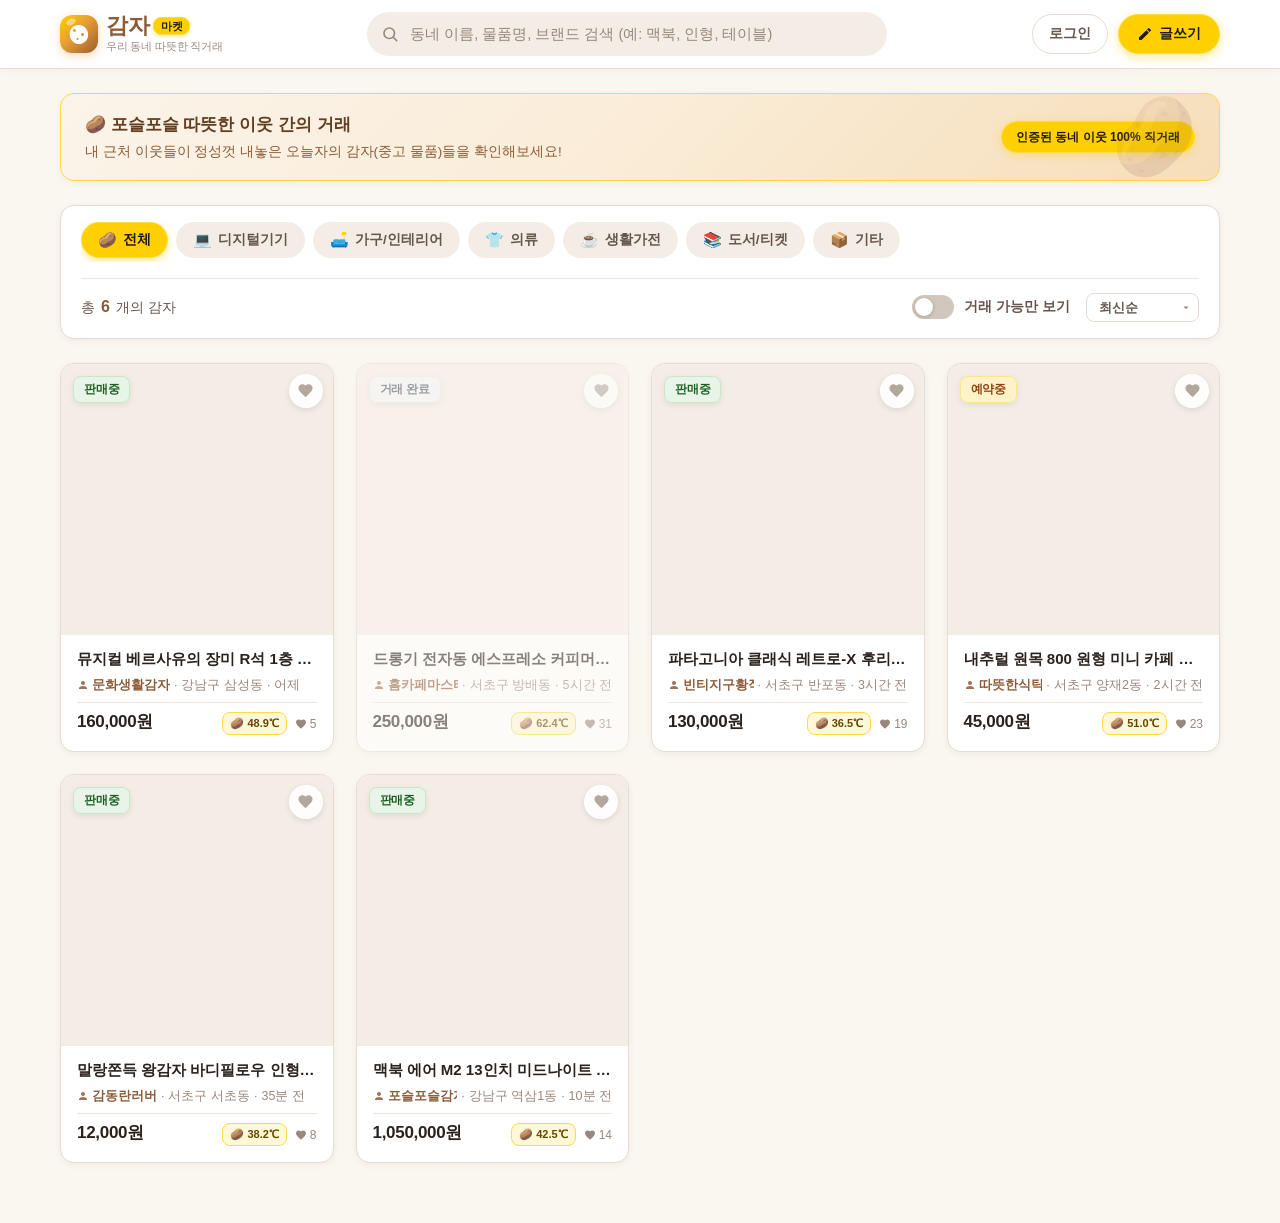
==== index.html @ ae0540b9 "feat: 감자(Gamza) 마켓 초기 프로젝트 구성 및 Supabase 연동" ====
<!DOCTYPE html>
<html lang="ko">
<head>
  <meta charset="UTF-8">
  <meta name="viewport" content="width=device-width, initial-scale=1.0, maximum-scale=1.0, user-scalable=no">
  <title>감자(Gamza) - 우리 동네 따뜻한 중고 거래</title>

  <!-- 파비콘 및 메타 -->
  <link rel="icon" href="data:image/svg+xml,<svg xmlns='http://www.w3.org/2000/svg' viewBox='0 0 100 100'><text y='.9em' font-size='90'>🥔</text></svg>">
  <meta name="description" content="포슬포슬 따뜻한 이웃 간의 중고 거래 마켓 감자(Gamza)">

  <!-- Google Pretendard Font CDN -->
  <link rel="stylesheet" as="style" crossorigin href="https://cdn.jsdelivr.net/gh/orioncactus/pretendard@v1.3.9/dist/web/static/pretendard.min.css">

  <!-- 스타일시트 연결 -->
  <link rel="stylesheet" href="./shared/design_tokens.css">
  <link rel="stylesheet" href="./shared/auth.css">
  <link rel="stylesheet" href="./components/screen1_list.css">
  <link rel="stylesheet" href="./components/screen2_detail.css">
  <link rel="stylesheet" href="./components/screen3_write.css">
  <link rel="stylesheet" href="./style.css">
</head>
<body>

  <!-- =========================================================================
       [화면 1] 상품 목록 및 상단 헤더 / 필터 컨트롤
       ========================================================================= -->
  <div id="screen1-root" class="gamza-screen1">
    
    <!-- 1. 상단 글로벌 헤더 -->
    <header class="gamza-header">
      <div class="header-container">
        
        <!-- 브랜드 로고 -->
        <a href="javascript:void(0)" class="brand-logo" id="brand-logo" title="감자마켓 홈으로 이동">
          <div class="logo-icon-wrap">
            <svg class="logo-potato-svg" viewBox="0 0 24 24">
              <path d="M18.8 6.5c-1.5-2.2-4.2-3.5-7.1-3.5-4.2 0-7.7 2.6-8.7 6.6-.7 2.8-.2 5.7 1.3 8.1 1.6 2.6 4.4 4.3 7.5 4.3 3.6 0 7-2.1 8.5-5.3 1.2-2.5 1.1-5.6-.2-8.2zM7.5 10c-.8 0-1.5-.7-1.5-1.5S6.7 7 7.5 7s1.5.7 1.5 1.5S8.3 10 7.5 10zm8 4c-.8 0-1.5-.7-1.5-1.5s.7-1.5 1.5-1.5 1.5.7 1.5 1.5-.7 1.5-1.5 1.5zm-5 4c-.6 0-1-.4-1-1s.4-1 1-1 1 .4 1 1-.4 1-1 1z"/>
            </svg>
          </div>
          <div class="logo-text-group">
            <div class="logo-title">
              감자 <span class="tag">마켓</span>
            </div>
            <div class="logo-sub">우리 동네 따뜻한 직거래</div>
          </div>
        </a>

        <!-- 검색창 -->
        <div class="search-wrapper">
          <input 
            type="search" 
            id="search-input" 
            class="search-input-box" 
            placeholder="동네 이름, 물품명, 브랜드 검색 (예: 맥북, 인형, 테이블)" 
            autocomplete="off"
            aria-label="상품 검색"
          />
          <svg class="search-icon-svg" viewBox="0 0 24 24">
            <circle cx="11" cy="11" r="7"></circle>
            <line x1="21" y1="21" x2="16.65" y2="16.65"></line>
          </svg>
          <button type="button" id="search-clear-btn" class="search-clear-btn" aria-label="검색어 지우기" title="검색어 지우기">×</button>
        </div>

        <!-- 헤더 액션 버튼: [로그인] / [닉네임 + 로그아웃], [글쓰기] -->
        <div class="header-actions">
          <!-- 1) 로그인 전 (로그아웃 상태): [로그인] 버튼만 표시 (Req 2) -->
          <div id="auth-logged-out" class="auth-header-group">
            <button type="button" id="btn-login" class="btn-login" aria-label="감자마켓 로그인">
              로그인
            </button>
          </div>

          <!-- 2) 로그인 후: [로그인] 숨김, [닉네임]과 [로그아웃] 버튼만 표시 (Req 2) -->
          <div id="auth-logged-in" class="auth-header-group hidden">
            <div class="header-user-badge" id="header-user-badge" title="내 감자 프로필">
              <span class="header-user-potato">🥔</span>
              <span class="header-user-nickname" id="header-user-nickname">내 닉네임</span>
              <span class="header-user-temp" id="header-user-temp">36.5℃</span>
            </div>
            <button type="button" id="btn-logout" class="btn-logout" aria-label="로그아웃" title="로그아웃">
              로그아웃
            </button>
          </div>
          
          <!-- 3) 글쓰기 버튼 -->
          <button type="button" id="btn-write" class="btn-write" aria-label="내 물건 팔기 글쓰기">
            <svg viewBox="0 0 24 24">
              <path d="M3 17.25V21h3.75L17.81 9.94l-3.75-3.75L3 17.25zM20.71 7.04c.39-.39.39-1.02 0-1.41l-2.34-2.34c-.39-.39-1.02-.39-1.41 0l-1.83 1.83 3.75 3.75 1.83-1.83z"/>
            </svg>
            <span>글쓰기</span>
          </button>
        </div>

      </div>
    </header>

    <!-- 2. 메인 컨텐츠 영역 -->
    <main class="gamza-main">
      
      <!-- 환영 이웃 배너 -->
      <section class="warm-banner" aria-label="감자마켓 이웃 환영 배너">
        <div class="warm-banner-content">
          <h2>🥔 포슬포슬 따뜻한 이웃 간의 거래</h2>
          <p>내 근처 이웃들이 정성껏 내놓은 오늘자의 감자(중고 물품)들을 확인해보세요!</p>
        </div>
        <div class="banner-badge">
          인증된 동네 이웃 100% 직거래
        </div>
      </section>

      <!-- 필터 & 컨트롤 섹션 -->
      <section class="controls-card" aria-label="상품 카테고리 및 필터">
        
        <!-- 카테고리 탭 바 -->
        <div class="category-bar-wrapper">
          <div class="category-scroll-container" role="tablist" aria-label="카테고리 선택">
            <button type="button" class="category-pill active" data-category="전체" role="tab" aria-selected="true">
              <span class="cat-icon">🥔</span> 전체
            </button>
            <button type="button" class="category-pill" data-category="디지털기기" role="tab" aria-selected="false">
              <span class="cat-icon">💻</span> 디지털기기
            </button>
            <button type="button" class="category-pill" data-category="가구/인테리어" role="tab" aria-selected="false">
              <span class="cat-icon">🛋️</span> 가구/인테리어
            </button>
            <button type="button" class="category-pill" data-category="의류" role="tab" aria-selected="false">
              <span class="cat-icon">👕</span> 의류
            </button>
            <button type="button" class="category-pill" data-category="생활가전" role="tab" aria-selected="false">
              <span class="cat-icon">☕</span> 생활가전
            </button>
            <button type="button" class="category-pill" data-category="도서/티켓" role="tab" aria-selected="false">
              <span class="cat-icon">📚</span> 도서/티켓
            </button>
            <button type="button" class="category-pill" data-category="기타" role="tab" aria-selected="false">
              <span class="cat-icon">📦</span> 기타
            </button>
          </div>
        </div>

        <!-- 필터 메타 바: 수량, '거래 가능한 보기' 토글, 정렬 -->
        <div class="filter-meta-bar">
          
          <div class="meta-count-area">
            총 <strong id="product-count-number">6</strong>개의 감자
            <span id="active-filter-tags"></span>
          </div>

          <div class="meta-controls-right">
            <!-- '거래 가능만 보기' Toggle Switch -->
            <label class="toggle-available-label" for="toggle-available">
              <input type="checkbox" id="toggle-available" class="toggle-switch-input" />
              <span class="toggle-slider"></span>
              <span>거래 가능만 보기</span>
            </label>

            <!-- 정렬 셀렉트 박스 -->
            <div class="sort-select-wrapper">
              <select id="sort-select" class="sort-select" aria-label="상품 정렬 순서">
                <option value="latest">최신순</option>
                <option value="popular">인기순</option>
                <option value="price-asc">낮은 가격순</option>
                <option value="price-desc">높은 가격순</option>
              </select>
            </div>
          </div>

        </div>

      </section>

      <!-- 3. 상품 카드 그리드 (6개 가짜 상품 렌더링) -->
      <section class="product-grid" id="product-grid" aria-label="상품 목록 그리드">
        <!-- JS로 동적 렌더링 -->
      </section>

      <!-- 4. 결과 없음 빈 화면 (Empty State) -->
      <div class="empty-state-card" id="empty-state" style="display: none;">
        <div class="empty-potato-icon">🥔</div>
        <h3 class="empty-state-title">찾으시는 감자가 없어요!</h3>
        <p class="empty-state-desc">
          검색어 철자를 확인해보시거나, 활성화된 필터를 초기화하여 다른 동네 물품들을 둘러보세요.
        </p>
        <button type="button" class="btn-reset-filters" id="btn-reset-empty">
          필터 초기화
        </button>
      </div>

    </main>

  </div>


  <!-- =========================================================================
       [인증 모달] 로그인 & 회원가입 - #gamza-auth-modal (Req 1, Req 2, Req 3)
       ========================================================================= -->
  <div id="gamza-auth-modal" class="gamza-modal-overlay" aria-hidden="true" role="dialog" aria-modal="true" aria-labelledby="auth-modal-title">
    <div class="gamza-modal-backdrop" id="auth-modal-backdrop"></div>
    <div class="gamza-auth-dialog">
      <!-- 닫기 버튼 (X) -->
      <button type="button" class="gamza-modal-close-btn" id="btn-close-auth-modal" aria-label="로그인 팝업 닫기" title="닫기 (ESC)">
        <svg viewBox="0 0 24 24" fill="none" stroke="currentColor" stroke-width="2.5" stroke-linecap="round" stroke-linejoin="round">
          <line x1="18" y1="6" x2="6" y2="18"></line>
          <line x1="6" y1="6" x2="18" y2="18"></line>
        </svg>
      </button>

      <!-- 헤더 -->
      <div class="auth-header">
        <div class="auth-logo-badge">🥔</div>
        <h2 id="auth-modal-title" class="auth-title">감자마켓 로그인</h2>
        <p class="auth-sub" id="auth-sub-desc">포슬포슬 따뜻한 이웃과의 거래를 시작해보세요!</p>
      </div>

      <!-- 탭 바: [로그인] / [회원가입] -->
      <div class="auth-tabs" role="tablist">
        <button type="button" class="auth-tab-btn active" id="tab-btn-signin" role="tab" aria-selected="true">로그인</button>
        <button type="button" class="auth-tab-btn" id="tab-btn-signup" role="tab" aria-selected="false">회원가입</button>
      </div>

      <!-- 폼 -->
      <form id="gamza-auth-form" class="auth-form" novalidate>
        <!-- 에러/안내 메시지 알림 박스 -->
        <div id="auth-alert-box" class="auth-alert-box hidden" role="alert"></div>

        <!-- 닉네임 (회원가입 시 필수 표시) -->
        <div class="auth-field-group hidden" id="field-group-nickname">
          <label for="auth-nickname" class="auth-label">
            <span>닉네임</span> <span class="required-star">*</span>
          </label>
          <div class="auth-input-wrap">
            <input type="text" id="auth-nickname" class="auth-input" placeholder="멋진 감자 닉네임 (예: 포슬포슬감자)" maxlength="20" />
            <button type="button" id="btn-random-nickname" class="btn-input-addon" title="감자 닉네임 추천받기">🎲 추천</button>
          </div>
          <span class="auth-field-desc">이웃에게 보여질 활동 이름입니다. (2~20자)</span>
        </div>

        <!-- 활동 동네 (회원가입 시 표시) -->
        <div class="auth-field-group hidden" id="field-group-location">
          <label for="auth-location" class="auth-label">
            <span>활동 동네</span>
          </label>
          <div class="auth-input-wrap">
            <input type="text" id="auth-location" class="auth-input" placeholder="예: 강남구 역삼1동" value="강남구 역삼1동" maxlength="30" />
          </div>
        </div>

        <!-- 이메일 주소 -->
        <div class="auth-field-group">
          <label for="auth-email" class="auth-label">
            <span>이메일 주소</span> <span class="required-star">*</span>
          </label>
          <div class="auth-input-wrap">
            <input type="email" id="auth-email" class="auth-input" placeholder="potato@example.com" required autocomplete="email" />
          </div>
        </div>

        <!-- 비밀번호 -->
        <div class="auth-field-group">
          <label for="auth-password" class="auth-label">
            <span>비밀번호</span> <span class="required-star">*</span>
          </label>
          <div class="auth-input-wrap">
            <input type="password" id="auth-password" class="auth-input" placeholder="6자리 이상 입력해주세요" required minlength="6" autocomplete="current-password" />
            <button type="button" id="btn-toggle-password" class="btn-input-addon" aria-label="비밀번호 보기">👁️</button>
          </div>
        </div>

        <!-- 제출 버튼 -->
        <button type="submit" id="btn-auth-submit" class="btn-auth-submit">
          <span class="btn-text">로그인하기</span>
        </button>

        <!-- 하단 전환 링크 -->
        <div class="auth-footer-link">
          <span id="auth-switch-text">아직 감자 계정이 없으신가요?</span>
          <button type="button" id="btn-switch-auth-mode" class="btn-text-link">회원가입하기</button>
        </div>
      </form>
    </div>
  </div>

  <!-- =========================================================================
       [화면 2] 상세 팝업 (모달) - #gamza-detail-modal
       ========================================================================= -->
  <div id="gamza-detail-modal" class="gamza-modal-backdrop" role="dialog" aria-modal="true" aria-labelledby="gamza-modal-title">
    <div class="gamza-modal-dialog">
      <!-- 모바일 바텀 시트 드래그 핸들 -->
      <div class="gamza-modal-sheet-handle" aria-hidden="true"></div>

      <!-- 닫기 버튼 (X) -->
      <button type="button" class="gamza-modal-close-btn" id="gamza-modal-close-btn" aria-label="상세 팝업 닫기" title="닫기 (ESC)">
        <svg viewBox="0 0 24 24" fill="none" stroke="currentColor" stroke-width="2.5" stroke-linecap="round" stroke-linejoin="round">
          <line x1="18" y1="6" x2="6" y2="18"></line>
          <line x1="6" y1="6" x2="18" y2="18"></line>
        </svg>
      </button>

      <!-- 스크롤 가능한 본문 영역 -->
      <div class="gamza-modal-scrollable">
        <!-- 상단 절반: 대형 상품 이미지 -->
        <div class="gamza-detail-image-box">
          <img id="gamza-detail-img" src="" alt="상품 이미지" loading="eager" />
          <div class="gamza-detail-image-overlay"></div>
        </div>

        <!-- 본문 정보 영역 (순서: 상태, 카테고리, 상품명, 위치/시간, 가격, 설명) -->
        <div class="gamza-detail-info-wrap">
          <!-- 1) 판매 상태 태그 & 2) 카테고리 -->
          <div class="gamza-detail-tag-row">
            <span id="gamza-badge-status" class="gamza-badge-status status-selling">판매중</span>
            <span id="gamza-badge-category" class="gamza-badge-category">카테고리</span>
          </div>

          <!-- 3) 상품명 -->
          <h2 id="gamza-modal-title" class="gamza-detail-title">상품 제목</h2>

          <!-- 4) 판매위치 및 업로드 시간 -->
          <div class="gamza-detail-meta">
            <span id="gamza-meta-location" class="gamza-detail-meta-location">
              <svg width="14" height="14" viewBox="0 0 24 24" fill="none" stroke="currentColor" stroke-width="2" stroke-linecap="round" stroke-linejoin="round">
                <path d="M21 10c0 7-9 13-9 13s-9-6-9-13a9 9 0 0 1 18 0z"></path>
                <circle cx="12" cy="10" r="3"></circle>
              </svg>
              <span id="gamza-meta-location-text">위치 정보</span>
            </span>
            <span class="gamza-detail-meta-dot">·</span>
            <span id="gamza-meta-time">시간 정보</span>
          </div>

          <!-- 5) 가격 -->
          <div class="gamza-detail-price-box">
            <span id="gamza-detail-price" class="gamza-detail-price">0원</span>
          </div>

          <!-- 작성자 전용 판매 상태 선택 바 (요구사항 1) -->
          <div id="gamza-owner-status-box" class="gamza-owner-status-box hidden">
            <div class="owner-status-header">
              <span class="owner-status-label">🥔 내 게시글 판매 상태 설정</span>
              <span class="owner-status-guide">클릭 시 즉시 상태가 저장됩니다</span>
            </div>
            <div class="owner-status-btn-group" role="group" aria-label="판매 상태 선택">
              <button type="button" class="btn-owner-status" data-status="판매중">
                <span class="status-dot dot-sale"></span> 판매중
              </button>
              <button type="button" class="btn-owner-status" data-status="예약중">
                <span class="status-dot dot-reserved"></span> 예약중
              </button>
              <button type="button" class="btn-owner-status" data-status="거래 완료">
                <span class="status-dot dot-sold"></span> 거래 완료
              </button>
            </div>
          </div>

          <div class="gamza-detail-divider" aria-hidden="true"></div>

          <!-- 6) 상품 설명 -->
          <div id="gamza-detail-description" class="gamza-detail-description">
            상품 설명 텍스트
          </div>

          <!-- 판매자 정보 카드 영역 (프로필, 닉네임, 지역, 포슬지수 감자온도) -->
          <div class="gamza-seller-card">
            <div class="gamza-seller-header">
              <div class="gamza-seller-profile-group">
                <div class="gamza-seller-avatar-wrap">
                  <img id="gamza-seller-avatar" src="" alt="판매자 프로필" />
                </div>
                <div class="gamza-seller-info-text">
                  <span id="gamza-seller-name" class="gamza-seller-name">판매자명</span>
                  <span id="gamza-seller-location" class="gamza-seller-location">동네 정보</span>
                </div>
              </div>

              <!-- 포슬 지수 / 감자 온도 게이지 바 -->
              <div class="gamza-potato-temp-box">
                <div class="gamza-temp-value-row">
                  <span class="gamza-temp-label">포슬 지수</span>
                  <span id="gamza-potato-degree" class="gamza-temp-degree">36.5℃</span>
                  <span class="gamza-temp-potato-icon" aria-hidden="true">🥔</span>
                </div>
                <div class="gamza-temp-gauge-track" title="감자 온도 게이지">
                  <div id="gamza-potato-gauge-fill" class="gamza-temp-gauge-fill"></div>
                </div>
                <div id="gamza-potato-remark" class="gamza-temp-remark">훈훈하고 따뜻한 감자</div>
              </div>
            </div>
          </div>

        </div>
      </div>

      <!-- 맨 아래 고정 액션 버튼 바: 일반 방문자용 / 작성자 전용(수정/삭제) 분기 -->
      <div class="gamza-modal-action-bar">
        <!-- 1) 일반 방문자용 (관심 추가, 채팅 시작하기) -->
        <div id="gamza-buyer-action-group" class="gamza-buyer-action-group">
          <button type="button" id="gamza-btn-like" class="gamza-btn-like" aria-label="관심 상품에 추가">
            <svg class="gamza-btn-like-icon" viewBox="0 0 24 24" stroke-linecap="round" stroke-linejoin="round">
              <path d="M20.84 4.61a5.5 5.5 0 0 0-7.78 0L12 5.67l-1.06-1.06a5.5 5.5 0 0 0-7.78 7.78l1.06 1.06L12 21.23l7.78-7.78 1.06-1.06a5.5 5.5 0 0 0 0-7.78z"></path>
            </svg>
            <span id="gamza-btn-like-count" class="gamza-btn-like-count">0</span>
          </button>

          <button type="button" id="gamza-btn-chat-cta" class="gamza-btn-chat-cta">
            <svg viewBox="0 0 24 24" fill="none" stroke="currentColor" stroke-width="2.2" stroke-linecap="round" stroke-linejoin="round">
              <path d="M21 15a2 2 0 0 1-2 2H7l-4 4V5a2 2 0 0 1 2-2h14a2 2 0 0 1 2 2z"></path>
            </svg>
            <span>채팅 시작하기</span>
          </button>
        </div>

        <!-- 2) 작성자 전용 (수정 / 삭제) (요구사항 1) -->
        <div id="gamza-owner-action-group" class="gamza-owner-action-group hidden">
          <button type="button" id="gamza-btn-delete-post" class="gamza-btn-owner-delete" title="게시글 삭제">
            <svg viewBox="0 0 24 24" width="18" height="18" fill="none" stroke="currentColor" stroke-width="2" stroke-linecap="round" stroke-linejoin="round">
              <polyline points="3 6 5 6 21 6"></polyline>
              <path d="M19 6v14a2 2 0 0 1-2 2H7a2 2 0 0 1-2-2V6m3 0V4a2 2 0 0 1 2-2h4a2 2 0 0 1 2 2v2"></path>
              <line x1="10" y1="11" x2="10" y2="17"></line>
              <line x1="14" y1="11" x2="14" y2="17"></line>
            </svg>
            <span>삭제</span>
          </button>
          <button type="button" id="gamza-btn-edit-post" class="gamza-btn-owner-edit" title="게시글 수정">
            <svg viewBox="0 0 24 24" width="18" height="18" fill="none" stroke="currentColor" stroke-width="2" stroke-linecap="round" stroke-linejoin="round">
              <path d="M11 4H4a2 2 0 0 0-2 2v14a2 2 0 0 0 2 2h14a2 2 0 0 0 2-2v-7"></path>
              <path d="M18.5 2.5a2.121 2.121 0 0 1 3 3L12 15l-4 1 1-4 9.5-9.5z"></path>
            </svg>
            <span>수정하기</span>
          </button>
        </div>
      </div>

    </div>
  </div>


  <!-- =========================================================================
       [화면 3] 글쓰기 (모달) - #gamza-write-modal
       ========================================================================= -->
  <div id="gamza-write-modal" class="gamza-modal-overlay" aria-hidden="true" role="dialog" aria-modal="true" aria-labelledby="gamza-write-modal-title">
    <!-- 모달 백드롭 배경 (클릭 시 닫기) -->
    <div class="gamza-modal-backdrop" data-close-modal></div>

    <div class="gamza-modal-container">
      <!-- 1. 헤더 영역 -->
      <header class="gamza-modal-header">
        <div class="header-left">
          <h2 id="gamza-write-modal-title" class="gamza-modal-title">내 물건 팔기</h2>
        </div>
        <button type="button" class="gamza-modal-close-btn" data-close-modal aria-label="닫기">
          <svg width="20" height="20" viewBox="0 0 24 24" fill="none" stroke="currentColor" stroke-width="2.2" stroke-linecap="round" stroke-linejoin="round">
            <line x1="18" y1="6" x2="6" y2="18"></line>
            <line x1="6" y1="6" x2="18" y2="18"></line>
          </svg>
        </button>
      </header>

      <!-- 2. 바디 폼 영역 -->
      <form id="gamza-write-form" class="gamza-write-form" novalidate>
        <div class="gamza-modal-body">
          
          <!-- 1) 상품 이미지 업로드 섹션 -->
          <div class="form-section image-upload-section">
            <label class="form-label required">
              <span>상품 이미지</span>
              <span class="image-sub-label">최대 1장 (미등록 시 감자 기본 일러스트 적용)</span>
            </label>

            <div class="image-input-methods">
              <!-- 썸네일 미리보기 & 파일 선택 드롭존 -->
              <div class="image-preview-wrapper" id="image-preview-wrapper">
                <div class="image-preview-box" id="image-preview-box" title="사진을 업로드하려면 클릭하거나 끌어다 놓으세요">
                  <img id="image-preview-img" src="" alt="상품 썸네일 미리보기" class="image-preview-img hidden" />
                  <div id="image-placeholder" class="image-placeholder">
                    <span class="placeholder-icon">📸</span>
                    <span class="placeholder-text">사진 등록</span>
                    <span class="placeholder-tip">클릭 또는 드래그</span>
                  </div>
                </div>
                <!-- 숨겨진 파일 인풋 -->
                <input type="file" id="write-image-file" accept="image/*" class="visually-hidden" />
              </div>

              <!-- 이미지 선택 컨트롤 -->
              <div class="image-control-actions">
                <button type="button" class="btn-file-select" id="btn-trigger-file">
                  <span>📁 내 기기에서 사진 찾기</span>
                </button>
                <button type="button" class="btn-use-default-potato" id="btn-use-default-potato">
                  <span>🥔 귀여운 감자 기본 이미지 쓰기</span>
                </button>
                <div class="image-url-row">
                  <span class="url-label">웹 이미지 URL 직접 입력:</span>
                  <div class="url-input-wrap">
                    <input type="url" id="write-image-url" placeholder="https://... 이미지 링크 주소 입력" />
                    <button type="button" id="btn-apply-url" class="btn-url-apply">적용</button>
                  </div>
                </div>
                <div class="image-current-status">
                  <span class="status-indicator"></span>
                  <span class="status-msg">포슬포슬 감자 기본 이미지가 준비되었습니다.</span>
                  <button type="button" id="btn-remove-image" class="btn-remove-img hidden" title="이미지 지우기">✕ 제거</button>
                </div>
              </div>
            </div>
            <div class="field-error-msg" id="error-imageUrl"></div>
          </div>

          <!-- 2) 상품명 (제목) -->
          <div class="form-section">
            <label for="write-title" class="form-label required">상품명</label>
            <div class="input-wrap">
              <input type="text" id="write-title" name="title" class="gamza-input" placeholder="글 제목을 입력해주세요" maxlength="60" required />
              <span class="input-counter" id="title-counter">0/60</span>
            </div>
            <div class="field-error-msg" id="error-title"></div>
          </div>

          <!-- 3) 카테고리 -->
          <div class="form-section">
            <label class="form-label required">카테고리</label>
            <div class="category-chips-grid" id="category-chips">
              <!-- JS에서 동적 렌더링 -->
            </div>
            <input type="hidden" id="write-category" name="category" required />
            <div class="field-error-msg" id="error-category"></div>
          </div>

          <!-- 4) 거래 가격 및 나눔하기 -->
          <div class="form-section">
            <div class="price-header-row">
              <label for="write-price" class="form-label required">가격</label>
              <label class="free-sharing-label">
                <input type="checkbox" id="write-free-sharing" />
                <span>🥔 나눔하기 (0원)</span>
              </label>
            </div>
            <div class="price-input-wrap">
              <span class="currency-symbol">₩</span>
              <input type="number" id="write-price" name="price" class="gamza-input price-input" placeholder="가격을 입력해주세요 (숫자만)" min="0" step="100" required />
              <span class="price-formatted-preview" id="price-formatted"></span>
            </div>
            <div class="field-error-msg" id="error-price"></div>
          </div>

          <!-- 5) 2열 그리드: 거래 동네 & 판매 상태 -->
          <div class="form-row-grid">
            <!-- 거래 희망 동네 -->
            <div class="form-section">
              <label for="write-location" class="form-label required">거래 희망 동네</label>
              <div class="input-wrap">
                <span class="input-icon">📍</span>
                <input type="text" id="write-location" name="location" class="gamza-input icon-input" placeholder="예: 강남구 역삼동" value="강남구 역삼1동" required />
              </div>
              <div class="quick-locations">
                <span class="quick-tag" data-loc="강남구 역삼1동">역삼1동</span>
                <span class="quick-tag" data-loc="서초구 서초동">서초동</span>
                <span class="quick-tag" data-loc="서초구 양재2동">양재2동</span>
                <span class="quick-tag" data-loc="서초구 반포동">반포동</span>
              </div>
              <div class="field-error-msg" id="error-location"></div>
            </div>

            <!-- 판매 상태 (판매중 / 예약중 / 거래 완료) -->
            <div class="form-section">
              <label class="form-label required">판매 상태</label>
              <div class="status-chips-group">
                <label class="status-chip is-active-sale">
                  <input type="radio" name="write-status" value="판매중" checked />
                  <span>🌱 판매중</span>
                </label>
                <label class="status-chip">
                  <input type="radio" name="write-status" value="예약중" />
                  <span>⏳ 예약중</span>
                </label>
                <label class="status-chip">
                  <input type="radio" name="write-status" value="거래 완료" />
                  <span>✅ 거래 완료</span>
                </label>
              </div>
              <div class="field-error-msg" id="error-status"></div>
            </div>
          </div>

          <!-- 6) 자세한 설명 -->
          <div class="form-section">
            <div class="desc-header-row">
              <label for="write-description" class="form-label required">자세한 설명</label>
              <span class="input-counter" id="desc-counter">0/500</span>
            </div>
            <textarea id="write-description" name="description" class="gamza-textarea" rows="5" maxlength="500" placeholder="신뢰할 수 있는 거래를 위해 구매 시기, 하자 유무, 거래 선호 장소 등을 자세히 적어주세요." required></textarea>
            <div class="field-error-msg" id="error-description"></div>
          </div>

        </div>

        <!-- 3. 푸터 액션 영역 -->
        <footer class="gamza-modal-footer">
          <div class="footer-btn-group">
            <button type="button" class="btn-cancel" data-close-modal>취소</button>
            <button type="submit" class="btn-submit" id="btn-submit-write">
              <span class="btn-potato-icon">🥔</span>
              <span class="btn-text">작성 완료</span>
            </button>
          </div>
        </footer>
      </form>
    </div>
  </div>

  <!-- 통합 글로벌 감자 토스트 컨테이너 -->
  <div id="gamza-toast-container" class="gamza-toast-container" aria-live="polite"></div>

  <!-- =========================================================================
       스크립트 로드 순서:
       1) 공유 데이터 (가짜 상품 6개 및 카테고리 정의)
       2) 컴포넌트 1 (상품 목록 로직)
       3) 컴포넌트 2 (상세 팝업 로직)
       4) 컴포넌트 3 (글쓰기 모달 로직)
       5) 메인 오케스트레이터 (app.js)
       ========================================================================= -->
  <!-- Supabase JS Client v2 CDN -->
  <script src="https://cdn.jsdelivr.net/npm/@supabase/supabase-js@2"></script>
  <!-- Supabase 클라우드 데이터베이스 연동 브릿지 -->
  <script src="./shared/supabase_client.js"></script>
  <!-- 회원 인증 및 프로필 관리 모듈 -->
  <script src="./shared/auth.js"></script>
  
  <script src="./shared/mock_data.js"></script>
  <script src="./components/screen1_list.js"></script>
  <script src="./components/screen2_detail.js"></script>
  <script src="./components/screen3_write.js"></script>
  <script src="./app.js"></script>
</body>
</html>
---- shared/design_tokens.css ----
/* ==========================================================================
   감자 (Gamza) 디자인 토큰 & 글로벌 스타일 정의
   shared/design_tokens.css
   - 전체 브라운 계열 톤 + 시선을 끄는 밝은 노란색(Bright Yellow) 포인트 컬러 시스템
   ========================================================================== */

:root {
  /* --------------------------------------------------------------------------
     1. 브랜드 감자 메인 컬러 (Rich Earthy Potato Brown)
     -------------------------------------------------------------------------- */
  --primary: #8d5b38;           /* 따뜻하고 깊이감 있는 감자 껍질 브라운 */
  --primary-hover: #734626;     /* 호버 시 짙은 구운 감자 브라운 */
  --primary-light: #eddccd;     /* 은은하고 부드러운 베이지 브라운 틴트 */
  --primary-soft: #f8f2ec;      /* 매우 연한 웜 베이지 배경 */

  /* --------------------------------------------------------------------------
     2. 시선을 사로잡는 포인트 컬러 (Vivid Bright Yellow Accent)
     - 전체적인 브라운 계열 위에서 확실하게 시선을 끄는 밝은 노란색 팔레트
     -------------------------------------------------------------------------- */
  --accent: #ffd000;            /* 밝고 생동감 넘치는 햇감자 노란색 포인트 */
  --accent-hover: #f0c200;      /* 포인트 버튼 호버 시 깊이 있는 노란색 */
  --accent-active: #dfb200;     /* 클릭 시 눌림 효과 노란색 */
  --accent-light: #fff8d6;      /* 은은한 햇살 노란색 틴트 (배지, 칩 배경) */
  --accent-soft: #fffdf0;       /* 연한 파스텔 옐로우 */
  --accent-border: #fed94a;     /* 부드러운 옐로우 보더 */
  --accent-text: #664600;       /* 노란 배경/배지 위 높은 가독성을 위한 다크 앰버 텍스트 */
  --accent-contrast: #241a10;   /* 솔리드 노란색 버튼 위의 선명한 에스프레소 다크 브라운 텍스트 */
  --accent-shadow: rgba(255, 208, 0, 0.42); /* 포인트 요소용 따뜻한 발광 그림자 */

  /* --------------------------------------------------------------------------
     3. 뉴트럴 & 배경 컬러 (Warm Linen & Potato Neutrals)
     -------------------------------------------------------------------------- */
  --bg-page: #faf6f0;           /* 따스한 감자 분말빛 웜 베이지 페이지 배경 */
  --bg-card: #ffffff;           /* 순백색 카드 배경 */
  --bg-muted: #f4ede5;          /* 차분한 뉴트럴 샌드 베이지 */
  --border-color: #e6dbcf;      /* 소프트 웜 보더 라인 */
  --border-subtle: #f0e6dc;     /* 미세한 경계 구분선 */

  /* --------------------------------------------------------------------------
     4. 타이포그래피 텍스트 컬러 (Warm Dark Browns)
     -------------------------------------------------------------------------- */
  --text-main: #2b221d;         /* 높은 명도비의 다크 로스티드 브라운 */
  --text-sub: #66564e;          /* 차분한 미디엄 웜 브라운 */
  --text-muted: #99877d;        /* 묵직하지 않은 뮤티드 베이지 브라운 */
  --text-white: #ffffff;        /* 백색 텍스트 */

  /* --------------------------------------------------------------------------
     5. 상태 배지 컬러 (Status Badge Colors)
     -------------------------------------------------------------------------- */
  --status-sale-text: #1b5e20;
  --status-sale-bg: #e8f5e9;
  --status-sale-border: #c8e6c9;

  --status-reserved-text: #92400e;
  --status-reserved-bg: #fffbeb;
  --status-reserved-border: #fde68a;

  --status-sold-text: #4b5563;
  --status-sold-bg: #f3f4f6;
  --status-sold-border: #e5e7eb;

  /* --------------------------------------------------------------------------
     6. 모서리 둥글기 (Border Radius) & 그림자 (Box Shadows)
     -------------------------------------------------------------------------- */
  --radius-sm: 8px;
  --radius-md: 14px;
  --radius-lg: 20px;
  --radius-full: 9999px;

  --shadow-sm: 0 2px 6px rgba(100, 68, 40, 0.06);
  --shadow-md: 0 6px 18px rgba(100, 68, 40, 0.09);
  --shadow-lg: 0 14px 34px rgba(100, 68, 40, 0.14);

  /* --------------------------------------------------------------------------
     7. 트랜지션 (Transitions)
     -------------------------------------------------------------------------- */
  --transition: all 0.2s cubic-bezier(0.4, 0, 0.2, 1);
}
---- shared/auth.css ----
/* ==========================================================================
   감자 (Gamza) - 회원 인증 (Auth) 모달 및 헤더 전용 스타일시트
   shared/auth.css
   ========================================================================== */

/* --------------------------------------------------------------------------
   1. 상단 헤더 액션 내 인증 영역 스타일
   -------------------------------------------------------------------------- */
.auth-header-group {
  display: flex;
  align-items: center;
  gap: 8px;
}

.auth-header-group.hidden {
  display: none !important;
}

/* 로그인 후: 프로필 배지 */
.header-user-badge {
  display: inline-flex;
  align-items: center;
  gap: 6px;
  height: 40px;
  padding: 0 14px 0 10px;
  background-color: var(--primary-soft, #f8f2ec);
  border: 1.5px solid var(--border-color, #e6dbcf);
  border-radius: var(--radius-full, 9999px);
  cursor: default;
  transition: var(--transition, all 0.2s ease);
}

.header-user-badge:hover {
  border-color: var(--primary, #8d5b38);
  background-color: #fff9f3;
}

.header-user-potato {
  font-size: 16px;
  line-height: 1;
}

.header-user-nickname {
  font-size: 13.5px;
  font-weight: 700;
  color: var(--text-main, #2c2523);
  max-width: 120px;
  overflow: hidden;
  text-overflow: ellipsis;
  white-space: nowrap;
}

.header-user-temp {
  font-size: 11.5px;
  font-weight: 700;
  color: #c05621;
  background-color: #feebc8;
  padding: 2px 7px;
  border-radius: var(--radius-full, 9999px);
  line-height: 1.2;
}

/* 로그인 후: 로그아웃 버튼 */
.btn-logout {
  height: 40px;
  padding: 0 14px;
  background-color: transparent;
  border: 1.5px solid var(--border-color, #e6dbcf);
  border-radius: var(--radius-full, 9999px);
  font-size: 13px;
  font-weight: 600;
  color: var(--text-sub, #66564e);
  cursor: pointer;
  transition: var(--transition, all 0.2s ease);
  display: inline-flex;
  align-items: center;
  justify-content: center;
}

.btn-logout:hover {
  border-color: #e53e3e;
  color: #e53e3e;
  background-color: #fff5f5;
}

.btn-logout:active {
  transform: scale(0.97);
}

/* --------------------------------------------------------------------------
   2. 목록 카드 내 작성자 닉네임 뱃지 스타일 (Req 4)
   -------------------------------------------------------------------------- */
.card-seller-name {
  font-weight: 600;
  color: var(--primary, #8d5b38);
  display: inline-flex;
  align-items: center;
  gap: 3px;
  max-width: 110px;
  overflow: hidden;
  text-overflow: ellipsis;
  white-space: nowrap;
}

.card-seller-name .author-icon-svg {
  width: 12px;
  height: 12px;
  flex-shrink: 0;
  fill: var(--primary, #8d5b38);
  opacity: 0.85;
}

/* --------------------------------------------------------------------------
   3. 인증 모달 (Login & Sign Up Modal)
   -------------------------------------------------------------------------- */
#gamza-auth-modal.gamza-modal-overlay {
  position: fixed;
  inset: 0;
  z-index: 10000;
  display: flex;
  align-items: center;
  justify-content: center;
  opacity: 0;
  visibility: hidden;
  transition: opacity 0.24s cubic-bezier(0.16, 1, 0.3, 1), visibility 0.24s ease;
}

#gamza-auth-modal.is-open {
  opacity: 1;
  visibility: visible;
}

#gamza-auth-modal .gamza-modal-backdrop {
  position: absolute;
  inset: 0;
  background: rgba(36, 26, 16, 0.62);
  backdrop-filter: blur(4px);
  -webkit-backdrop-filter: blur(4px);
}

.gamza-auth-dialog {
  position: relative;
  width: 100%;
  max-width: 440px;
  margin: 20px;
  background: #ffffff;
  border-radius: var(--radius-lg, 20px);
  padding: 34px 28px 28px;
  box-shadow: 0 20px 60px rgba(60, 35, 15, 0.28);
  z-index: 2;
  transform: translateY(18px) scale(0.97);
  transition: transform 0.25s cubic-bezier(0.16, 1, 0.3, 1);
  box-sizing: border-box;
}

#gamza-auth-modal.is-open .gamza-auth-dialog {
  transform: translateY(0) scale(1);
}

/* 닫기 버튼 */
.gamza-auth-dialog .gamza-modal-close-btn {
  position: absolute;
  top: 18px;
  right: 18px;
  width: 34px;
  height: 34px;
  border-radius: 50%;
  background: var(--bg-muted, #f4ede5);
  border: none;
  cursor: pointer;
  display: flex;
  align-items: center;
  justify-content: center;
  color: var(--text-sub, #66564e);
  transition: var(--transition, all 0.2s ease);
}

.gamza-auth-dialog .gamza-modal-close-btn:hover {
  background: var(--primary-light, #eddccd);
  color: var(--primary-hover, #734626);
  transform: rotate(90deg);
}

.gamza-auth-dialog .gamza-modal-close-btn svg {
  width: 18px;
  height: 18px;
}

/* 모달 헤더 */
.auth-header {
  text-align: center;
  margin-bottom: 22px;
}

.auth-logo-badge {
  display: inline-flex;
  align-items: center;
  justify-content: center;
  width: 56px;
  height: 56px;
  background: linear-gradient(135deg, #fff4d2, #ffe494);
  border: 2px solid var(--accent-border, #fed94a);
  border-radius: 50%;
  font-size: 28px;
  margin-bottom: 12px;
  box-shadow: 0 4px 12px rgba(255, 208, 0, 0.3);
}

.auth-title {
  font-size: 22px;
  font-weight: 800;
  color: var(--text-main, #2b221d);
  letter-spacing: -0.4px;
  margin-bottom: 6px;
}

.auth-sub {
  font-size: 13.5px;
  color: var(--text-sub, #66564e);
  line-height: 1.45;
}

/* 탭 전환 세그먼트 (로그인 / 회원가입) */
.auth-tabs {
  display: flex;
  background-color: var(--bg-muted, #f4ede5);
  padding: 4px;
  border-radius: var(--radius-md, 14px);
  margin-bottom: 20px;
}

.auth-tab-btn {
  flex: 1;
  padding: 10px 0;
  background: transparent;
  border: none;
  border-radius: 10px;
  font-size: 14px;
  font-weight: 600;
  color: var(--text-muted, #99877d);
  cursor: pointer;
  transition: var(--transition, all 0.2s ease);
  text-align: center;
}

.auth-tab-btn:hover {
  color: var(--text-main, #2b221d);
}

.auth-tab-btn.active {
  background-color: #ffffff;
  color: var(--primary-hover, #734626);
  font-weight: 700;
  box-shadow: 0 2px 8px rgba(70, 45, 25, 0.08);
}

/* 알림 / 에러 피드백 박스 */
.auth-alert-box {
  padding: 11px 14px;
  border-radius: var(--radius-sm, 8px);
  font-size: 13px;
  line-height: 1.45;
  margin-bottom: 16px;
  display: flex;
  align-items: center;
  gap: 8px;
  animation: fadeInDown 0.25s ease forwards;
}

.auth-alert-box.hidden {
  display: none !important;
}

.auth-alert-box.alert-error {
  background-color: #fff5f5;
  border: 1px solid #feb2b2;
  color: #c53030;
}

.auth-alert-box.alert-info {
  background-color: #fffaf0;
  border: 1px solid #feebc8;
  color: #c05621;
}

.auth-alert-box.alert-success {
  background-color: #f0fff4;
  border: 1px solid #9ae6b4;
  color: #276749;
}

@keyframes fadeInDown {
  from {
    opacity: 0;
    transform: translateY(-6px);
  }
  to {
    opacity: 1;
    transform: translateY(0);
  }
}

/* 폼 필드 그룹 */
.auth-form {
  display: flex;
  flex-direction: column;
  gap: 15px;
}

.auth-field-group {
  display: flex;
  flex-direction: column;
  gap: 6px;
}

.auth-field-group.hidden {
  display: none !important;
}

.auth-label {
  font-size: 13px;
  font-weight: 700;
  color: var(--text-main, #2b221d);
  display: flex;
  align-items: center;
  gap: 3px;
}

.required-star {
  color: #e53e3e;
  font-weight: 800;
}

.auth-input-wrap {
  position: relative;
  display: flex;
  align-items: center;
}

.auth-input {
  width: 100%;
  height: 44px;
  padding: 0 14px;
  background-color: var(--bg-card, #ffffff);
  border: 1.5px solid var(--border-color, #e6dbcf);
  border-radius: var(--radius-sm, 8px);
  font-size: 14.5px;
  color: var(--text-main, #2b221d);
  outline: none;
  transition: var(--transition, all 0.2s ease);
  box-sizing: border-box;
}

.auth-input:focus {
  border-color: var(--accent, #ffd000);
  box-shadow: 0 0 0 3px var(--accent-light, #fff8d6);
}

.auth-input::placeholder {
  color: var(--text-muted, #99877d);
  font-size: 13.5px;
}

/* 인풋 내부 보조 버튼 (🎲 추천, 👁️ 비밀번호 토글) */
.btn-input-addon {
  position: absolute;
  right: 8px;
  height: 30px;
  padding: 0 10px;
  background-color: var(--bg-muted, #f4ede5);
  border: 1px solid var(--border-color, #e6dbcf);
  border-radius: 6px;
  font-size: 12px;
  font-weight: 600;
  color: var(--text-sub, #66564e);
  cursor: pointer;
  display: inline-flex;
  align-items: center;
  justify-content: center;
  transition: var(--transition, all 0.2s ease);
}

.btn-input-addon:hover {
  background-color: var(--primary-light, #eddccd);
  color: var(--primary-hover, #734626);
}

.auth-field-desc {
  font-size: 11.5px;
  color: var(--text-muted, #99877d);
}

/* 제출 버튼 */
.btn-auth-submit {
  width: 100%;
  height: 46px;
  margin-top: 6px;
  background-color: var(--accent, #ffd000);
  border: 1px solid var(--accent-border, #fed94a);
  border-radius: var(--radius-sm, 8px);
  font-size: 15px;
  font-weight: 800;
  color: var(--accent-contrast, #241a10);
  cursor: pointer;
  transition: var(--transition, all 0.2s ease);
  display: flex;
  align-items: center;
  justify-content: center;
  gap: 8px;
  box-shadow: 0 4px 14px var(--accent-shadow, rgba(255, 208, 0, 0.42));
}

.btn-auth-submit:hover:not(:disabled) {
  background-color: var(--accent-hover, #f0c200);
  transform: translateY(-1px);
  box-shadow: 0 6px 18px var(--accent-shadow, rgba(255, 208, 0, 0.48));
}

.btn-auth-submit:active:not(:disabled) {
  transform: translateY(0);
}

.btn-auth-submit:disabled {
  opacity: 0.65;
  cursor: not-allowed;
  filter: grayscale(20%);
}

/* 하단 전환 안내 링크 */
.auth-footer-link {
  text-align: center;
  margin-top: 14px;
  font-size: 13px;
  color: var(--text-sub, #66564e);
  display: flex;
  align-items: center;
  justify-content: center;
  gap: 6px;
}

.btn-text-link {
  background: none;
  border: none;
  color: var(--primary, #8d5b38);
  font-size: 13px;
  font-weight: 700;
  cursor: pointer;
  text-decoration: underline;
  padding: 0;
}

.btn-text-link:hover {
  color: var(--primary-hover, #734626);
}

/* 모바일 반응형 대응 */
@media (max-width: 640px) {
  .gamza-auth-dialog {
    padding: 26px 20px 22px;
    margin: 12px;
  }

  .header-user-badge {
    height: 36px;
    padding: 0 10px 0 8px;
  }

  .header-user-nickname {
    max-width: 80px;
    font-size: 12.5px;
  }

  .header-user-temp {
    display: none; /* 모바일에서 공간 절약 */
  }

  .btn-logout {
    height: 36px;
    padding: 0 10px;
    font-size: 12px;
  }
}
---- components/screen1_list.css ----
/* ==========================================================================
   Gamza Market - Screen 1: Product List Styles (screen1_list.css)
   Uses shared/design_tokens.css variables
   ========================================================================== */

/* Component Root & Reset Scoping */
.gamza-screen1 {
  width: 100%;
  min-height: 100vh;
  background-color: var(--bg-page);
  color: var(--text-main);
  font-family: -apple-system, BlinkMacSystemFont, "Pretendard", "Segoe UI", Roboto, "Helvetica Neue", Arial, sans-serif;
  line-height: 1.5;
  -webkit-font-smoothing: antialiased;
  box-sizing: border-box;
}

.gamza-screen1 *,
.gamza-screen1 *::before,
.gamza-screen1 *::after {
  box-sizing: inherit;
}

/* ==========================================================================
   1. Header Section
   ========================================================================== */
.gamza-header {
  position: sticky;
  top: 0;
  z-index: 100;
  background-color: rgba(255, 255, 255, 0.96);
  backdrop-filter: blur(10px);
  -webkit-backdrop-filter: blur(10px);
  border-bottom: 1px solid var(--border-color);
  box-shadow: 0 1px 8px rgba(110, 75, 45, 0.04);
}

.header-container {
  max-width: 1200px;
  margin: 0 auto;
  padding: 12px 20px;
  display: flex;
  align-items: center;
  justify-content: space-between;
  gap: 20px;
}

/* Brand Logo */
.brand-logo {
  display: flex;
  align-items: center;
  gap: 8px;
  text-decoration: none;
  cursor: pointer;
  user-select: none;
  flex-shrink: 0;
  transition: transform var(--transition);
}

.brand-logo:hover {
  transform: scale(1.03);
}

.brand-logo:active {
  transform: scale(0.98);
}

.logo-icon-wrap {
  width: 38px;
  height: 38px;
  background: linear-gradient(135deg, #ffd000 0%, #e69d35 45%, #9c5c2d 100%);
  border-radius: 12px;
  display: flex;
  align-items: center;
  justify-content: center;
  box-shadow: 0 3px 10px rgba(230, 157, 53, 0.35);
  position: relative;
  overflow: hidden;
}

.logo-icon-wrap::after {
  content: "";
  position: absolute;
  top: 4px;
  left: 6px;
  width: 10px;
  height: 6px;
  background: rgba(255, 255, 255, 0.4);
  border-radius: 50%;
  transform: rotate(-25deg);
}

.logo-potato-svg {
  width: 24px;
  height: 24px;
  fill: #ffffff;
}

.logo-text-group {
  display: flex;
  flex-direction: column;
}

.logo-title {
  font-size: 22px;
  font-weight: 800;
  color: var(--primary);
  letter-spacing: -0.5px;
  line-height: 1.1;
  display: flex;
  align-items: center;
  gap: 4px;
}

.logo-title span.tag {
  font-size: 11px;
  font-weight: 800;
  background-color: var(--accent);
  color: var(--accent-contrast);
  padding: 2px 7px;
  border-radius: var(--radius-sm);
  border: 1px solid var(--accent-border);
  box-shadow: 0 1px 4px var(--accent-shadow);
}

.logo-sub {
  font-size: 11px;
  font-weight: 500;
  color: var(--text-muted);
  letter-spacing: -0.2px;
}

/* Header Search Bar */
.search-wrapper {
  flex: 1;
  max-width: 520px;
  position: relative;
  display: flex;
  align-items: center;
}

.search-input-box {
  width: 100%;
  height: 44px;
  padding: 0 44px 0 42px;
  background-color: var(--bg-muted);
  border: 1.5px solid transparent;
  border-radius: var(--radius-full);
  font-size: 14.5px;
  color: var(--text-main);
  outline: none;
  transition: var(--transition);
}

.search-input-box::placeholder {
  color: var(--text-muted);
  font-weight: 400;
}

.search-input-box:focus {
  background-color: var(--bg-card);
  border-color: var(--primary);
  box-shadow: 0 0 0 3.5px var(--accent-light);
}

.search-icon-svg {
  position: absolute;
  left: 14px;
  width: 18px;
  height: 18px;
  fill: none;
  stroke: var(--text-muted);
  stroke-width: 2.2;
  stroke-linecap: round;
  stroke-linejoin: round;
  pointer-events: none;
  transition: stroke var(--transition);
}

.search-input-box:focus + .search-icon-svg {
  stroke: var(--primary);
}

.search-clear-btn {
  position: absolute;
  right: 12px;
  width: 24px;
  height: 24px;
  background-color: #d8cec4;
  border: none;
  border-radius: 50%;
  color: #ffffff;
  font-size: 14px;
  font-weight: bold;
  cursor: pointer;
  display: none;
  align-items: center;
  justify-content: center;
  transition: var(--transition);
  padding: 0;
  line-height: 1;
}

.search-clear-btn:hover {
  background-color: var(--text-sub);
}

.search-clear-btn.visible {
  display: flex;
}

/* Header Action Buttons */
.header-actions {
  display: flex;
  align-items: center;
  gap: 10px;
  flex-shrink: 0;
}

.btn-login {
  height: 40px;
  padding: 0 16px;
  background-color: transparent;
  border: 1.5px solid var(--border-color);
  border-radius: var(--radius-full);
  color: var(--text-sub);
  font-size: 14px;
  font-weight: 600;
  cursor: pointer;
  transition: var(--transition);
  display: flex;
  align-items: center;
  gap: 6px;
}

.btn-login:hover {
  border-color: var(--primary);
  color: var(--primary);
  background-color: var(--primary-soft);
}

.btn-write {
  height: 40px;
  padding: 0 18px;
  background-color: var(--accent);
  border: 1px solid var(--accent-border);
  border-radius: var(--radius-full);
  color: var(--accent-contrast);
  font-size: 14px;
  font-weight: 800;
  cursor: pointer;
  box-shadow: 0 3px 12px var(--accent-shadow);
  transition: var(--transition);
  display: flex;
  align-items: center;
  gap: 6px;
}

.btn-write:hover {
  background-color: var(--accent-hover);
  box-shadow: 0 5px 16px rgba(255, 208, 0, 0.52);
  transform: translateY(-1.5px);
}

.btn-write:active {
  transform: translateY(0);
}

.btn-write svg {
  width: 16px;
  height: 16px;
  fill: var(--accent-contrast);
}

/* ==========================================================================
   2. Main Container & Banner
   ========================================================================= */
.gamza-main {
  max-width: 1200px;
  margin: 0 auto;
  padding: 24px 20px 60px;
}

/* Warm Sub-Banner */
.warm-banner {
  background: linear-gradient(135deg, #fbf4ea 0%, #faecd7 50%, #f6deb9 100%);
  border: 1px solid var(--accent-border);
  border-radius: var(--radius-md);
  padding: 18px 24px;
  margin-bottom: 24px;
  display: flex;
  align-items: center;
  justify-content: space-between;
  gap: 16px;
  box-shadow: var(--shadow-sm);
  position: relative;
  overflow: hidden;
}

.warm-banner::after {
  content: "🥔";
  position: absolute;
  right: 20px;
  bottom: -10px;
  font-size: 72px;
  opacity: 0.15;
  transform: rotate(-15deg);
  pointer-events: none;
}

.warm-banner-content h2 {
  font-size: 17px;
  font-weight: 700;
  color: #633e21;
  margin: 0 0 4px 0;
  display: flex;
  align-items: center;
  gap: 8px;
}

.warm-banner-content p {
  font-size: 13.5px;
  color: #8c5d38;
  margin: 0;
}

.banner-badge {
  background: var(--accent);
  color: var(--accent-contrast);
  font-size: 12px;
  font-weight: 800;
  padding: 6px 14px;
  border-radius: var(--radius-full);
  border: 1px solid var(--accent-border);
  box-shadow: 0 2px 8px var(--accent-shadow);
  white-space: nowrap;
  flex-shrink: 0;
}

/* ==========================================================================
   3. Filter & Controls Section
   ========================================================================== */
.controls-card {
  background-color: var(--bg-card);
  border: 1px solid var(--border-color);
  border-radius: var(--radius-md);
  padding: 16px 20px;
  margin-bottom: 24px;
  box-shadow: var(--shadow-sm);
}

/* Category Tabs Bar */
.category-bar-wrapper {
  position: relative;
  margin-bottom: 16px;
}

.category-scroll-container {
  display: flex;
  gap: 8px;
  overflow-x: auto;
  scroll-behavior: smooth;
  padding-bottom: 4px;
  -webkit-overflow-scrolling: touch;
  scrollbar-width: none; /* Firefox */
  -ms-overflow-style: none; /* IE/Edge */
}

.category-scroll-container::-webkit-scrollbar {
  display: none; /* Chrome, Safari, Opera */
}

.category-pill {
  flex-shrink: 0;
  padding: 8px 16px;
  background-color: var(--bg-muted);
  border: 1.5px solid transparent;
  border-radius: var(--radius-full);
  color: var(--text-sub);
  font-size: 13.5px;
  font-weight: 600;
  cursor: pointer;
  transition: var(--transition);
  display: inline-flex;
  align-items: center;
  gap: 6px;
  user-select: none;
}

.category-pill:hover {
  background-color: var(--accent-light);
  color: var(--accent-text);
  border-color: var(--accent-border);
}

.category-pill.active {
  background-color: var(--accent);
  color: var(--accent-contrast);
  border-color: var(--accent-border);
  font-weight: 800;
  box-shadow: 0 3px 10px var(--accent-shadow);
}

.category-pill .cat-icon {
  font-size: 15px;
}

/* Meta Bar (Counts, Toggle, Sort) */
.filter-meta-bar {
  display: flex;
  align-items: center;
  justify-content: space-between;
  gap: 16px;
  padding-top: 14px;
  border-top: 1px solid var(--border-subtle);
  flex-wrap: wrap;
}

.meta-count-area {
  font-size: 14px;
  color: var(--text-sub);
  display: flex;
  align-items: center;
  gap: 6px;
}

.meta-count-area strong {
  color: var(--primary);
  font-size: 16px;
  font-weight: 700;
}

.active-filter-tag {
  display: inline-flex;
  align-items: center;
  gap: 4px;
  padding: 3px 10px;
  background-color: var(--accent-light);
  color: var(--accent-text);
  border: 1px solid var(--accent-border);
  border-radius: var(--radius-sm);
  font-size: 12px;
  font-weight: 700;
  margin-left: 6px;
}

.active-filter-tag .btn-remove-tag {
  background: none;
  border: none;
  color: var(--accent-text);
  cursor: pointer;
  font-weight: bold;
  padding: 0 2px;
  line-height: 1;
}

.meta-controls-right {
  display: flex;
  align-items: center;
  gap: 16px;
}

/* Custom Toggle Switch for '거래 가능한 보기' */
.toggle-available-label {
  display: flex;
  align-items: center;
  gap: 10px;
  cursor: pointer;
  user-select: none;
  font-size: 13.5px;
  font-weight: 600;
  color: var(--text-sub);
}

.toggle-available-label:hover {
  color: var(--text-main);
}

.toggle-switch-input {
  position: absolute;
  opacity: 0;
  width: 0;
  height: 0;
}

.toggle-slider {
  position: relative;
  display: inline-block;
  width: 42px;
  height: 24px;
  background-color: #d1c7bc;
  border-radius: var(--radius-full);
  transition: var(--transition);
}

.toggle-slider::before {
  position: absolute;
  content: "";
  height: 18px;
  width: 18px;
  left: 3px;
  bottom: 3px;
  background-color: #ffffff;
  border-radius: 50%;
  transition: var(--transition);
  box-shadow: 0 1px 4px rgba(0, 0, 0, 0.2);
}

.toggle-switch-input:checked + .toggle-slider {
  background-color: var(--accent);
  box-shadow: 0 2px 6px var(--accent-shadow);
}

.toggle-switch-input:checked + .toggle-slider::before {
  transform: translateX(18px);
  background-color: var(--accent-contrast);
}

.toggle-switch-input:focus-visible + .toggle-slider {
  box-shadow: 0 0 0 3px var(--accent-light);
}

/* Sort Select */
.sort-select-wrapper {
  position: relative;
}

.sort-select {
  appearance: none;
  -webkit-appearance: none;
  background-color: var(--bg-card);
  border: 1.5px solid var(--border-color);
  border-radius: var(--radius-sm);
  padding: 6px 30px 6px 12px;
  font-size: 13px;
  font-weight: 600;
  color: var(--text-sub);
  cursor: pointer;
  outline: none;
  transition: var(--transition);
}

.sort-select:hover {
  border-color: var(--primary-light);
  color: var(--text-main);
}

.sort-select:focus {
  border-color: var(--primary);
  box-shadow: 0 0 0 3px var(--primary-soft);
}

.sort-select-wrapper::after {
  content: "▾";
  position: absolute;
  right: 10px;
  top: 50%;
  transform: translateY(-50%);
  font-size: 12px;
  color: var(--text-muted);
  pointer-events: none;
}

/* ==========================================================================
   4. Product Cards Grid
   ========================================================================== */
.product-grid {
  display: grid;
  grid-template-columns: repeat(4, 1fr);
  gap: 22px;
}

.product-card {
  background-color: var(--bg-card);
  border: 1px solid var(--border-color);
  border-radius: var(--radius-md);
  overflow: hidden;
  box-shadow: var(--shadow-sm);
  display: flex;
  flex-direction: column;
  cursor: pointer;
  transition: transform 0.25s cubic-bezier(0.4, 0, 0.2, 1),
              box-shadow 0.25s cubic-bezier(0.4, 0, 0.2, 1),
              border-color 0.25s ease;
  position: relative;
  text-decoration: none;
  color: inherit;
}

.product-card:hover {
  transform: translateY(-5px);
  box-shadow: var(--shadow-md);
  border-color: var(--primary-light);
}

.product-card:active {
  transform: translateY(-2px);
}

/* Card Image Area */
.card-image-wrap {
  position: relative;
  width: 100%;
  aspect-ratio: 1 / 1;
  background-color: var(--bg-muted);
  overflow: hidden;
}

.card-image {
  width: 100%;
  height: 100%;
  object-fit: cover;
  transition: transform 0.4s cubic-bezier(0.4, 0, 0.2, 1);
  display: block;
}

.product-card:hover .card-image {
  transform: scale(1.06);
}

/* 거래 완료 시 카드 살짝 흐리게 처리 (요구사항 2) */
.product-card.is-sold {
  opacity: 0.55;
  transition: opacity var(--transition);
}

.product-card.is-sold:hover {
  opacity: 0.85;
}

.product-card.is-sold .card-image {
  filter: grayscale(40%) brightness(0.92);
}

/* Badges overlay */
.card-status-badge {
  position: absolute;
  top: 12px;
  left: 12px;
  z-index: 2;
  font-size: 11.5px;
  font-weight: 700;
  padding: 4px 10px;
  border-radius: var(--radius-sm);
  backdrop-filter: blur(4px);
  letter-spacing: -0.2px;
  box-shadow: 0 2px 6px rgba(0, 0, 0, 0.08);
}

/* Status variants matching design_tokens.css */
.status-sale {
  color: var(--status-sale-text);
  background-color: rgba(232, 245, 233, 0.95);
  border: 1px solid var(--status-sale-border);
}

.status-reserved {
  color: var(--status-reserved-text);
  background-color: rgba(254, 243, 199, 0.95);
  border: 1px solid var(--status-reserved-border);
}

.status-sold {
  color: var(--status-sold-text);
  background-color: rgba(243, 244, 246, 0.95);
  border: 1px solid var(--status-sold-border);
}

/* Floating Like (Heart) Button */
.card-like-btn {
  position: absolute;
  top: 10px;
  right: 10px;
  z-index: 2;
  width: 34px;
  height: 34px;
  border-radius: 50%;
  background: rgba(255, 255, 255, 0.88);
  backdrop-filter: blur(4px);
  border: 1px solid rgba(255, 255, 255, 0.6);
  display: flex;
  align-items: center;
  justify-content: center;
  cursor: pointer;
  transition: var(--transition);
  box-shadow: 0 2px 6px rgba(0, 0, 0, 0.1);
  padding: 0;
}

.card-like-btn:hover {
  background: #ffffff;
  transform: scale(1.15);
}

.card-like-btn:active {
  transform: scale(0.95);
}

.card-like-btn svg {
  width: 17px;
  height: 17px;
  fill: #b3a89e;
  transition: fill var(--transition), transform var(--transition);
}

.card-like-btn.liked svg {
  fill: #ef4444;
  animation: heartPop 0.3s ease;
}

@keyframes heartPop {
  0% { transform: scale(0.7); }
  50% { transform: scale(1.3); }
  100% { transform: scale(1); }
}

/* Card Body Content */
.card-body {
  padding: 14px 16px 16px;
  display: flex;
  flex-direction: column;
  flex: 1;
}

.card-title {
  font-size: 15px;
  font-weight: 600;
  color: var(--text-main);
  line-height: 1.35;
  margin: 0 0 6px 0;
  white-space: nowrap;
  overflow: hidden;
  text-overflow: ellipsis;
}

.card-meta {
  font-size: 12.5px;
  color: var(--text-muted);
  margin-bottom: 8px;
  display: flex;
  align-items: center;
  gap: 4px;
  white-space: nowrap;
  overflow: hidden;
  text-overflow: ellipsis;
}

.card-price-row {
  margin-top: auto;
  display: flex;
  align-items: baseline;
  justify-content: space-between;
  padding-top: 6px;
  border-top: 1px solid var(--border-subtle);
}

.card-price {
  font-size: 17px;
  font-weight: 800;
  color: var(--text-main);
  letter-spacing: -0.3px;
}

.card-price span.unit {
  font-size: 14px;
  font-weight: 600;
  margin-left: 2px;
}

.card-counts {
  display: flex;
  align-items: center;
  gap: 8px;
  font-size: 12px;
  color: var(--text-muted);
}

.count-item {
  display: inline-flex;
  align-items: center;
  gap: 3px;
}

.count-item svg {
  width: 12px;
  height: 12px;
  fill: currentColor;
}

/* Seller Micro Badge */
.card-seller-pill {
  display: inline-flex;
  align-items: center;
  gap: 4px;
  font-size: 11px;
  color: var(--accent-text);
  background-color: var(--accent-light);
  border: 1px solid var(--accent-border);
  padding: 2px 7px;
  border-radius: var(--radius-sm);
  font-weight: 700;
}

/* ==========================================================================
   5. Empty State
   ========================================================================== */
.empty-state-card {
  grid-column: 1 / -1;
  background-color: var(--bg-card);
  border: 1px dashed var(--border-color);
  border-radius: var(--radius-lg);
  padding: 60px 20px;
  text-align: center;
  display: flex;
  flex-direction: column;
  align-items: center;
  justify-content: center;
  margin: 20px 0;
}

.empty-potato-icon {
  font-size: 56px;
  margin-bottom: 16px;
  animation: floatPotato 2.5s ease-in-out infinite;
}

@keyframes floatPotato {
  0%, 100% { transform: translateY(0); }
  50% { transform: translateY(-8px); }
}

.empty-state-title {
  font-size: 18px;
  font-weight: 700;
  color: var(--text-main);
  margin-bottom: 8px;
}

.empty-state-desc {
  font-size: 14px;
  color: var(--text-muted);
  max-width: 360px;
  margin-bottom: 20px;
  line-height: 1.5;
}

.btn-reset-filters {
  background-color: var(--accent);
  color: var(--accent-contrast);
  border: 1px solid var(--accent-border);
  border-radius: var(--radius-full);
  padding: 10px 22px;
  font-size: 14px;
  font-weight: 750;
  cursor: pointer;
  transition: var(--transition);
  box-shadow: 0 3px 10px var(--accent-shadow);
}

.btn-reset-filters:hover {
  background-color: var(--accent-hover);
  transform: translateY(-1px);
  box-shadow: 0 5px 14px rgba(255, 208, 0, 0.45);
}

/* ==========================================================================
   6. Toast Notifications
   ========================================================================== */
.gamza-toast-container {
  position: fixed;
  bottom: 24px;
  left: 50%;
  transform: translateX(-50%);
  z-index: 1000;
  display: flex;
  flex-direction: column;
  gap: 8px;
  pointer-events: none;
}

.gamza-toast {
  background-color: rgba(44, 37, 35, 0.94);
  color: #ffffff;
  padding: 12px 22px;
  border-radius: var(--radius-full);
  font-size: 14px;
  font-weight: 500;
  box-shadow: 0 8px 24px rgba(0, 0, 0, 0.2);
  display: flex;
  align-items: center;
  gap: 8px;
  opacity: 0;
  transform: translateY(20px);
  transition: opacity 0.25s ease, transform 0.25s ease;
  pointer-events: auto;
}

.gamza-toast.show {
  opacity: 1;
  transform: translateY(0);
}

/* ==========================================================================
   7. Responsive Design Breakpoints
   ========================================================================== */
/* Large Tablet & Small Desktop (<= 1024px) */
@media (max-width: 1024px) {
  .product-grid {
    grid-template-columns: repeat(3, 1fr);
    gap: 18px;
  }
}

/* Tablet (<= 768px) */
@media (max-width: 768px) {
  .header-container {
    padding: 10px 16px;
    gap: 12px;
    flex-wrap: wrap;
  }

  .brand-logo .logo-sub {
    display: none;
  }

  .search-wrapper {
    order: 3;
    max-width: 100%;
    width: 100%;
    margin-top: 2px;
  }

  .search-input-box {
    height: 40px;
    font-size: 13.5px;
  }

  .btn-login {
    height: 36px;
    padding: 0 12px;
    font-size: 13px;
  }

  .btn-write {
    height: 36px;
    padding: 0 14px;
    font-size: 13px;
  }

  .product-grid {
    grid-template-columns: repeat(2, 1fr);
    gap: 14px;
  }

  .gamza-main {
    padding: 16px 14px 40px;
  }

  .warm-banner {
    padding: 14px 18px;
    margin-bottom: 16px;
  }

  .warm-banner-content h2 {
    font-size: 15px;
  }

  .warm-banner-content p {
    font-size: 12.5px;
  }

  .banner-badge {
    display: none;
  }

  .controls-card {
    padding: 14px;
    margin-bottom: 18px;
  }

  .filter-meta-bar {
    gap: 12px;
  }

  .meta-controls-right {
    gap: 10px;
  }

  .toggle-available-label {
    font-size: 12.5px;
    gap: 6px;
  }

  .toggle-slider {
    width: 36px;
    height: 20px;
  }

  .toggle-slider::before {
    height: 14px;
    width: 14px;
  }

  .toggle-switch-input:checked + .toggle-slider::before {
    transform: translateX(16px);
  }

  .card-body {
    padding: 12px;
  }

  .card-title {
    font-size: 14px;
  }

  .card-price {
    font-size: 15px;
  }
}

/* Small Mobile (<= 480px) */
@media (max-width: 480px) {
  .logo-title {
    font-size: 19px;
  }

  .logo-icon-wrap {
    width: 32px;
    height: 32px;
  }

  .logo-potato-svg {
    width: 20px;
    height: 20px;
  }

  .product-grid {
    grid-template-columns: repeat(2, 1fr);
    gap: 10px;
  }

  .card-body {
    padding: 10px 8px;
  }

  .card-meta {
    font-size: 11px;
    margin-bottom: 4px;
  }

  .card-price {
    font-size: 14px;
  }

  .card-counts {
    display: none;
  }

  .card-status-badge {
    top: 8px;
    left: 8px;
    font-size: 10px;
    padding: 2px 7px;
  }

  .card-like-btn {
    top: 6px;
    right: 6px;
    width: 28px;
    height: 28px;
  }

  .card-like-btn svg {
    width: 14px;
    height: 14px;
  }
}
---- components/screen2_detail.css ----
/* ==========================================================================
   Gamza (감자) - Screen 2: Detail Popup Modal Styles
   File: components/screen2_detail.css
   ========================================================================== */

/* Prevent body scrolling when modal is open */
body.gamza-modal-open {
  overflow: hidden !important;
  touch-action: none;
}

/* Modal Overlay & Backdrop */
.gamza-modal-backdrop {
  position: fixed;
  top: 0;
  left: 0;
  right: 0;
  bottom: 0;
  width: 100vw;
  height: 100vh;
  background-color: rgba(44, 37, 35, 0.6);
  backdrop-filter: blur(6px);
  -webkit-backdrop-filter: blur(6px);
  z-index: 1000;
  display: flex;
  align-items: center;
  justify-content: center;
  padding: 20px;
  box-sizing: border-box;
  opacity: 0;
  pointer-events: none;
  visibility: hidden;
  transition: opacity 0.28s cubic-bezier(0.4, 0, 0.2, 1),
              visibility 0.28s cubic-bezier(0.4, 0, 0.2, 1);
}

.gamza-modal-backdrop.is-active {
  opacity: 1;
  pointer-events: auto;
  visibility: visible;
}

/* Modal Dialog Box */
.gamza-modal-dialog {
  position: relative;
  width: 100%;
  max-width: 580px;
  max-height: calc(100vh - 40px);
  background-color: var(--bg-card, #ffffff);
  border-radius: var(--radius-lg, 20px);
  box-shadow: 0 20px 45px rgba(60, 40, 25, 0.22),
              0 8px 18px rgba(110, 75, 45, 0.08);
  display: flex;
  flex-direction: column;
  overflow: hidden;
  outline: none;
  border: 1px solid var(--border-subtle, #f0eae1);
  transform: translateY(24px) scale(0.97);
  opacity: 0;
  transition: transform 0.3s cubic-bezier(0.16, 1, 0.3, 1),
              opacity 0.25s ease;
  will-change: transform, opacity;
}

.gamza-modal-backdrop.is-active .gamza-modal-dialog {
  transform: translateY(0) scale(1);
  opacity: 1;
}

/* Mobile Grab Handle Bar (visible only on mobile) */
.gamza-modal-sheet-handle {
  display: none;
  width: 44px;
  height: 4px;
  background-color: var(--border-color, #e6ded5);
  border-radius: var(--radius-full, 9999px);
  margin: 10px auto 4px;
  cursor: grab;
  flex-shrink: 0;
}

/* Floating Close Button (Top-Right) - High Contrast Glassmorphic Badge */
#gamza-detail-modal .gamza-modal-close-btn,
.gamza-modal-dialog .gamza-modal-close-btn,
.gamza-modal-close-btn {
  position: absolute;
  top: 16px;
  right: 16px;
  width: 42px;
  height: 42px;
  border-radius: var(--radius-full, 9999px);
  background: rgba(28, 20, 16, 0.78);
  border: 1.5px solid rgba(255, 255, 255, 0.45);
  color: #ffffff;
  display: inline-flex;
  align-items: center;
  justify-content: center;
  cursor: pointer;
  z-index: 30;
  box-shadow: 0 4px 18px rgba(0, 0, 0, 0.32),
              0 2px 6px rgba(0, 0, 0, 0.18);
  backdrop-filter: blur(12px) saturate(180%);
  -webkit-backdrop-filter: blur(12px) saturate(180%);
  transition: transform 0.22s cubic-bezier(0.34, 1.4, 0.64, 1),
              background-color 0.2s ease,
              border-color 0.2s ease,
              box-shadow 0.2s ease;
  outline: none;
  touch-action: manipulation;
}

#gamza-detail-modal .gamza-modal-close-btn:hover,
.gamza-modal-dialog .gamza-modal-close-btn:hover,
.gamza-modal-close-btn:hover {
  background: rgba(18, 12, 9, 0.94);
  border-color: rgba(255, 255, 255, 0.95);
  color: #ffffff;
  transform: scale(1.1) rotate(90deg);
  box-shadow: 0 0 0 3px rgba(255, 208, 0, 0.5),
              0 8px 24px rgba(0, 0, 0, 0.4);
}

#gamza-detail-modal .gamza-modal-close-btn:active,
.gamza-modal-dialog .gamza-modal-close-btn:active,
.gamza-modal-close-btn:active {
  transform: scale(0.94) rotate(90deg);
  background: var(--primary, #8d5b38);
}

#gamza-detail-modal .gamza-modal-close-btn:focus-visible,
.gamza-modal-dialog .gamza-modal-close-btn:focus-visible,
.gamza-modal-close-btn:focus-visible {
  outline: 3px solid var(--accent, #ffd000);
  outline-offset: 3px;
}

#gamza-detail-modal .gamza-modal-close-btn svg,
.gamza-modal-dialog .gamza-modal-close-btn svg,
.gamza-modal-close-btn svg {
  width: 20px;
  height: 20px;
  stroke: #ffffff;
  stroke-width: 2.5;
  filter: drop-shadow(0 1px 2px rgba(0, 0, 0, 0.4));
  transition: transform 0.2s ease;
  pointer-events: none;
}

/* Scrollable Content Body */
.gamza-modal-scrollable {
  flex: 1 1 auto;
  overflow-y: auto;
  overflow-x: hidden;
  -webkit-overflow-scrolling: touch;
  scroll-behavior: smooth;
}

/* Custom Scrollbar */
.gamza-modal-scrollable::-webkit-scrollbar {
  width: 6px;
}
.gamza-modal-scrollable::-webkit-scrollbar-track {
  background: transparent;
}
.gamza-modal-scrollable::-webkit-scrollbar-thumb {
  background: var(--border-color, #e6ded5);
  border-radius: 4px;
}
.gamza-modal-scrollable::-webkit-scrollbar-thumb:hover {
  background: var(--text-muted, #9e9189);
}

/* Top Section: Hero Image Container */
.gamza-detail-image-box {
  position: relative;
  width: 100%;
  aspect-ratio: 16 / 10;
  max-height: 340px;
  background-color: var(--bg-muted, #f3ede6);
  overflow: hidden;
  display: flex;
  align-items: center;
  justify-content: center;
}

.gamza-detail-image-box img {
  width: 100%;
  height: 100%;
  object-fit: cover;
  display: block;
  transition: transform 0.4s cubic-bezier(0.16, 1, 0.3, 1);
}

.gamza-detail-image-box:hover img {
  transform: scale(1.03);
}

.gamza-detail-image-overlay {
  position: absolute;
  inset: 0;
  /* Soft top scrim gradient ensuring clear visibility for floating header controls over any photo background */
  background: linear-gradient(
    180deg,
    rgba(18, 12, 9, 0.45) 0%,
    rgba(18, 12, 9, 0.18) 26%,
    rgba(0, 0, 0, 0) 52%,
    rgba(0, 0, 0, 0.08) 100%
  );
  pointer-events: none;
}

/* Detail Main Info Container */
.gamza-detail-info-wrap {
  padding: 24px 24px 16px;
  display: flex;
  flex-direction: column;
}

/* 1 & 2: Status & Category Badge Row */
.gamza-detail-tag-row {
  display: flex;
  align-items: center;
  gap: 8px;
  margin-bottom: 12px;
  flex-wrap: wrap;
}

.gamza-badge-status {
  display: inline-flex;
  align-items: center;
  gap: 5px;
  padding: 4px 10px;
  font-size: 13px;
  font-weight: 700;
  border-radius: var(--radius-full, 9999px);
  line-height: 1.2;
  transition: var(--transition);
}

.gamza-badge-status::before {
  content: "";
  display: inline-block;
  width: 7px;
  height: 7px;
  border-radius: 50%;
  background-color: currentColor;
}

/* Status variants */
.gamza-badge-status.status-selling {
  color: var(--status-sale-text, #1b5e20);
  background-color: var(--status-sale-bg, #e8f5e9);
  border: 1px solid var(--status-sale-border, #c8e6c9);
}

.gamza-badge-status.status-reserved {
  color: var(--status-reserved-text, #b45309);
  background-color: var(--status-reserved-bg, #fef3c7);
  border: 1px solid var(--status-reserved-border, #fde68a);
}

.gamza-badge-status.status-sold {
  color: var(--status-sold-text, #4b5563);
  background-color: var(--status-sold-bg, #f3f4f6);
  border: 1px solid var(--status-sold-border, #e5e7eb);
}

.gamza-badge-category {
  display: inline-flex;
  align-items: center;
  padding: 4px 10px;
  font-size: 13px;
  font-weight: 600;
  color: var(--accent-text, #664600);
  background-color: var(--accent-light, #fff8d6);
  border: 1px solid var(--accent-border, #fed94a);
  border-radius: var(--radius-sm, 8px);
}

/* 3: Product Title */
.gamza-detail-title {
  font-size: 22px;
  font-weight: 700;
  color: var(--text-main, #2c2523);
  line-height: 1.4;
  margin: 0 0 8px;
  word-break: keep-all;
  letter-spacing: -0.3px;
}

/* 4: Meta info (Location & Upload time) */
.gamza-detail-meta {
  display: flex;
  align-items: center;
  gap: 8px;
  font-size: 13px;
  color: var(--text-muted, #9e9189);
  margin-bottom: 16px;
}

.gamza-detail-meta-location {
  display: inline-flex;
  align-items: center;
  gap: 4px;
}

.gamza-detail-meta-dot {
  font-size: 11px;
  opacity: 0.6;
}

/* 5: Price */
.gamza-detail-price-box {
  display: flex;
  align-items: baseline;
  gap: 6px;
  margin-bottom: 20px;
}

.gamza-detail-price {
  font-size: 26px;
  font-weight: 800;
  color: var(--text-main, #2c2523);
  letter-spacing: -0.5px;
}

.gamza-detail-price-unit {
  font-size: 18px;
  font-weight: 600;
  color: var(--text-sub, #6c5f59);
}

.gamza-detail-divider {
  height: 1px;
  background-color: var(--border-subtle, #f0eae1);
  margin: 4px 0 20px;
}

/* 6: Description */
.gamza-detail-description {
  font-size: 15px;
  line-height: 1.7;
  color: var(--text-sub, #6c5f59);
  white-space: pre-line;
  word-break: break-word;
  margin-bottom: 24px;
  min-height: 60px;
}

/* ==========================================================================
   4. Seller Profile & Potato Temperature Section
   ========================================================================== */
.gamza-seller-card {
  background-color: var(--primary-soft, #f8f3ee);
  border: 1px solid var(--border-color, #e6ded5);
  border-radius: var(--radius-md, 14px);
  padding: 16px 18px;
  margin-bottom: 12px;
  transition: var(--transition);
}

.gamza-seller-card:hover {
  border-color: var(--primary-light, #ede0d4);
  background-color: #faf5f0;
}

.gamza-seller-header {
  display: flex;
  align-items: center;
  justify-content: space-between;
  gap: 12px;
}

.gamza-seller-profile-group {
  display: flex;
  align-items: center;
  gap: 12px;
}

.gamza-seller-avatar-wrap {
  position: relative;
  width: 48px;
  height: 48px;
  border-radius: var(--radius-full, 9999px);
  overflow: hidden;
  border: 2px solid #ffffff;
  box-shadow: 0 2px 6px rgba(110, 75, 45, 0.12);
  flex-shrink: 0;
  background-color: var(--bg-muted, #f3ede6);
}

.gamza-seller-avatar-wrap img {
  width: 100%;
  height: 100%;
  object-fit: cover;
}

.gamza-seller-info-text {
  display: flex;
  flex-direction: column;
  gap: 2px;
}

.gamza-seller-name {
  font-size: 15px;
  font-weight: 700;
  color: var(--text-main, #2c2523);
}

.gamza-seller-location {
  font-size: 12px;
  color: var(--text-muted, #9e9189);
}

/* Potato Temperature Gauge Box */
.gamza-potato-temp-box {
  display: flex;
  flex-direction: column;
  align-items: flex-end;
  gap: 4px;
  min-width: 120px;
}

.gamza-temp-value-row {
  display: flex;
  align-items: center;
  gap: 5px;
}

.gamza-temp-label {
  font-size: 11px;
  color: var(--text-sub, #6c5f59);
  font-weight: 500;
}

.gamza-temp-degree {
  font-size: 15px;
  font-weight: 800;
  color: var(--primary, #9c6644);
  letter-spacing: -0.2px;
}

.gamza-temp-potato-icon {
  font-size: 16px;
  line-height: 1;
  display: inline-block;
  animation: potatoBounce 2.5s infinite ease-in-out;
  transform-origin: bottom center;
}

@keyframes potatoBounce {
  0%, 100% { transform: translateY(0) rotate(0deg); }
  50% { transform: translateY(-3px) rotate(4deg); }
}

/* Gauge Bar Track */
.gamza-temp-gauge-track {
  width: 110px;
  height: 7px;
  background-color: var(--border-color, #e6ded5);
  border-radius: var(--radius-full, 9999px);
  overflow: hidden;
  position: relative;
}

.gamza-temp-gauge-fill {
  height: 100%;
  border-radius: var(--radius-full, 9999px);
  background: linear-gradient(90deg, #ffd000 0%, #f59e0b 50%, #8d5b38 100%);
  width: 50%;
  transition: width 0.8s cubic-bezier(0.16, 1, 0.3, 1);
}

.gamza-temp-remark {
  font-size: 11px;
  color: var(--text-muted, #9e9189);
  text-align: right;
  margin-top: 2px;
}

/* ==========================================================================
   5. Sticky Bottom Action Bar
   ========================================================================== */
.gamza-modal-action-bar {
  position: sticky;
  bottom: 0;
  width: 100%;
  background-color: var(--bg-card, #ffffff);
  border-top: 1px solid var(--border-subtle, #f0eae1);
  padding: 14px 20px;
  box-sizing: border-box;
  display: flex;
  align-items: center;
  gap: 12px;
  z-index: 15;
  box-shadow: 0 -4px 18px rgba(110, 75, 45, 0.06);
}

/* Like Heart Button */
.gamza-btn-like {
  display: inline-flex;
  flex-direction: column;
  align-items: center;
  justify-content: center;
  min-width: 62px;
  height: 52px;
  padding: 4px 12px;
  background-color: var(--bg-card, #ffffff);
  border: 1.5px solid var(--border-color, #e6ded5);
  border-radius: var(--radius-md, 14px);
  color: var(--text-sub, #6c5f59);
  cursor: pointer;
  outline: none;
  transition: var(--transition);
  user-select: none;
  -webkit-tap-highlight-color: transparent;
}

.gamza-btn-like:hover {
  background-color: var(--primary-soft, #f8f3ee);
  border-color: var(--primary-light, #ede0d4);
  transform: translateY(-1px);
}

.gamza-btn-like:active {
  transform: scale(0.96);
}

.gamza-btn-like-icon {
  width: 22px;
  height: 22px;
  stroke: var(--text-sub, #6c5f59);
  fill: transparent;
  stroke-width: 2;
  transition: all 0.25s cubic-bezier(0.175, 0.885, 0.32, 1.275);
}

.gamza-btn-like-count {
  font-size: 11px;
  font-weight: 700;
  margin-top: 2px;
  color: var(--text-sub, #6c5f59);
  transition: color 0.2s ease;
}

/* Liked Active State */
.gamza-btn-like.is-liked {
  border-color: #ffcdd2;
  background-color: #fff8f8;
}

.gamza-btn-like.is-liked .gamza-btn-like-icon {
  stroke: #e63946;
  fill: #e63946;
  animation: heartPop 0.4s cubic-bezier(0.175, 0.885, 0.32, 1.275);
}

.gamza-btn-like.is-liked .gamza-btn-like-count {
  color: #e63946;
}

@keyframes heartPop {
  0% { transform: scale(1); }
  50% { transform: scale(1.35); }
  100% { transform: scale(1); }
}

/* Main CTA: Chat Button (시선을 사로잡는 밝은 노란색 포인트 버튼) */
.gamza-btn-chat-cta {
  flex: 1;
  height: 52px;
  background-color: var(--accent, #ffd000);
  color: var(--accent-contrast, #241a10);
  border: 1px solid var(--accent-border, #fed94a);
  border-radius: var(--radius-md, 14px);
  font-size: 16px;
  font-weight: 800;
  letter-spacing: -0.2px;
  cursor: pointer;
  outline: none;
  display: inline-flex;
  align-items: center;
  justify-content: center;
  gap: 8px;
  box-shadow: 0 4px 16px var(--accent-shadow, rgba(255, 208, 0, 0.42));
  transition: var(--transition);
  user-select: none;
  -webkit-tap-highlight-color: transparent;
}

.gamza-btn-chat-cta:hover {
  background-color: var(--accent-hover, #f0c200);
  box-shadow: 0 6px 22px rgba(255, 208, 0, 0.52);
  transform: translateY(-1.5px);
}

.gamza-btn-chat-cta:active {
  transform: translateY(0) scale(0.985);
  box-shadow: 0 2px 8px rgba(255, 208, 0, 0.3);
}

.gamza-btn-chat-cta svg {
  width: 20px;
  height: 20px;
  stroke: var(--accent-contrast, #241a10);
}

/* ==========================================================================
   Owner Action Controls (요구사항 1: 작성자 전용 수정/삭제 및 상태 변경)
   ========================================================================== */
.gamza-buyer-action-group,
.gamza-owner-action-group {
  display: flex;
  align-items: center;
  gap: 12px;
  width: 100%;
}

.gamza-btn-owner-delete {
  height: 52px;
  padding: 0 22px;
  background-color: #fff1f2;
  border: 1.5px solid #fecdd3;
  color: #e11d48;
  border-radius: var(--radius-md, 14px);
  font-size: 15px;
  font-weight: 700;
  cursor: pointer;
  display: inline-flex;
  align-items: center;
  justify-content: center;
  gap: 6px;
  transition: var(--transition);
  user-select: none;
}

.gamza-btn-owner-delete:hover {
  background-color: #ffe4e6;
  border-color: #fda4af;
  color: #be123c;
  transform: translateY(-1px);
}

.gamza-btn-owner-delete:active {
  transform: scale(0.97);
}

.gamza-btn-owner-edit {
  flex: 1;
  height: 52px;
  background: linear-gradient(135deg, #a76d49 0%, #8b5533 100%);
  color: #ffffff;
  border: 1px solid #744527;
  border-radius: var(--radius-md, 14px);
  font-size: 16px;
  font-weight: 800;
  letter-spacing: -0.2px;
  cursor: pointer;
  display: inline-flex;
  align-items: center;
  justify-content: center;
  gap: 8px;
  box-shadow: 0 4px 16px rgba(139, 85, 51, 0.3);
  transition: var(--transition);
  user-select: none;
}

.gamza-btn-owner-edit:hover {
  background: linear-gradient(135deg, #965f3d 0%, #754425 100%);
  box-shadow: 0 6px 20px rgba(139, 85, 51, 0.42);
  transform: translateY(-1.5px);
}

.gamza-btn-owner-edit:active {
  transform: scale(0.985);
}

/* 작성자 전용 판매 상태 선택 바 */
.gamza-owner-status-box {
  background: #fdfaf6;
  border: 1.5px solid #eddcd0;
  border-radius: var(--radius-md, 14px);
  padding: 12px 14px;
  margin: 12px 0 16px;
  box-shadow: 0 2px 8px rgba(110, 75, 45, 0.04);
}

.owner-status-header {
  display: flex;
  align-items: center;
  justify-content: space-between;
  margin-bottom: 8px;
}

.owner-status-label {
  font-size: 13px;
  font-weight: 800;
  color: var(--primary, #9c6644);
  display: flex;
  align-items: center;
  gap: 6px;
}

.owner-status-guide {
  font-size: 11px;
  color: var(--text-muted, #9e9189);
}

.owner-status-btn-group {
  display: grid;
  grid-template-columns: repeat(3, 1fr);
  gap: 8px;
}

.btn-owner-status {
  padding: 9px 8px;
  font-size: 13px;
  font-weight: 700;
  border-radius: 10px;
  border: 1.5px solid var(--border-color, #e6ded5);
  background: #ffffff;
  color: var(--text-sub, #6c5f59);
  cursor: pointer;
  display: flex;
  align-items: center;
  justify-content: center;
  gap: 6px;
  transition: all 0.2s ease;
  user-select: none;
}

.btn-owner-status:hover {
  background: #f8f3ee;
  border-color: var(--primary-light, #ede0d4);
  color: var(--text-main, #2c2523);
}

.status-dot {
  width: 8px;
  height: 8px;
  border-radius: 50%;
  display: inline-block;
}

.status-dot.dot-sale {
  background-color: #10b981;
}

.status-dot.dot-reserved {
  background-color: #f59e0b;
}

.status-dot.dot-sold {
  background-color: #6b7280;
}

/* 상태별 Active 스타일 */
.btn-owner-status.is-active[data-status="판매중"] {
  background-color: #ecfdf5;
  border-color: #10b981;
  color: #047857;
  box-shadow: 0 2px 8px rgba(16, 185, 129, 0.25);
  font-weight: 800;
}

.btn-owner-status.is-active[data-status="예약중"] {
  background-color: #fffbeb;
  border-color: #f59e0b;
  color: #b45309;
  box-shadow: 0 2px 8px rgba(245, 158, 11, 0.25);
  font-weight: 800;
}

.btn-owner-status.is-active[data-status="거래 완료"],
.btn-owner-status.is-active[data-status="거래완료"] {
  background-color: #f3f4f6;
  border-color: #6b7280;
  color: #374151;
  box-shadow: 0 2px 8px rgba(107, 114, 128, 0.25);
  font-weight: 800;
}

.hidden {
  display: none !important;
}

/* ==========================================================================
   Toast Notification Component
   ========================================================================== */
.gamza-toast-container {
  position: fixed;
  bottom: 24px;
  left: 50%;
  transform: translateX(-50%);
  display: flex;
  flex-direction: column;
  align-items: center;
  gap: 8px;
  z-index: 1200;
  pointer-events: none;
}

.gamza-toast {
  pointer-events: auto;
  background: rgba(44, 37, 35, 0.94);
  color: #ffffff;
  padding: 12px 20px;
  border-radius: var(--radius-full, 9999px);
  font-size: 14px;
  font-weight: 600;
  letter-spacing: -0.2px;
  box-shadow: 0 8px 24px rgba(44, 37, 35, 0.25);
  display: inline-flex;
  align-items: center;
  gap: 8px;
  backdrop-filter: blur(8px);
  -webkit-backdrop-filter: blur(8px);
  border: 1px solid rgba(255, 255, 255, 0.12);
  animation: gamzaToastIn 0.3s cubic-bezier(0.16, 1, 0.3, 1) forwards;
}

.gamza-toast.fade-out {
  animation: gamzaToastOut 0.28s ease forwards;
}

@keyframes gamzaToastIn {
  from {
    opacity: 0;
    transform: translateY(16px) scale(0.92);
  }
  to {
    opacity: 1;
    transform: translateY(0) scale(1);
  }
}

@keyframes gamzaToastOut {
  from {
    opacity: 1;
    transform: translateY(0) scale(1);
  }
  to {
    opacity: 0;
    transform: translateY(12px) scale(0.94);
  }
}

/* ==========================================================================
   Responsive Styles: Mobile Bottom Sheet
   ========================================================================== */
@media (max-width: 640px) {
  .gamza-modal-backdrop {
    padding: 0;
    align-items: flex-end;
  }

  .gamza-modal-dialog {
    max-width: 100%;
    max-height: 92vh;
    border-radius: 24px 24px 0 0;
    border-bottom: none;
    transform: translateY(100%);
  }

  .gamza-modal-backdrop.is-active .gamza-modal-dialog {
    transform: translateY(0);
  }

  .gamza-modal-sheet-handle {
    display: block;
  }

  #gamza-detail-modal .gamza-modal-close-btn,
  .gamza-modal-dialog .gamza-modal-close-btn,
  .gamza-modal-close-btn {
    top: 14px;
    right: 14px;
    width: 38px;
    height: 38px;
  }

  .gamza-detail-image-box {
    aspect-ratio: 4 / 3;
    max-height: 280px;
  }

  .gamza-detail-info-wrap {
    padding: 18px 18px 14px;
  }

  .gamza-detail-title {
    font-size: 19px;
  }

  .gamza-detail-price {
    font-size: 23px;
  }

  .gamza-seller-header {
    flex-direction: column;
    align-items: flex-start;
    gap: 14px;
  }

  .gamza-potato-temp-box {
    width: 100%;
    align-items: flex-start;
    border-top: 1px dashed var(--border-color, #e6ded5);
    padding-top: 10px;
  }

  .gamza-temp-gauge-track {
    width: 100%;
  }

  .gamza-modal-action-bar {
    padding: 12px 16px max(12px, env(safe-area-inset-bottom, 12px));
  }
}
---- components/screen3_write.css ----
/* ==========================================================================
   감자마켓(Gamza) - 화면 3: 내 물건 팔기 (글쓰기 모달) 스타일시트
   파일명: screen3_write.css
   ========================================================================== */

/* --------------------------------------------------------------------------
   0. 모달 오버레이 & 백드롭 레이아웃
   -------------------------------------------------------------------------- */
.gamza-modal-overlay {
  position: fixed;
  top: 0;
  left: 0;
  width: 100vw;
  height: 100vh;
  z-index: 9999;
  display: flex;
  align-items: center;
  justify-content: center;
  padding: 16px;
  box-sizing: border-box;
  opacity: 0;
  visibility: hidden;
  pointer-events: none;
  transition: opacity 0.25s cubic-bezier(0.4, 0, 0.2, 1),
              visibility 0.25s cubic-bezier(0.4, 0, 0.2, 1);
}

.gamza-modal-overlay.is-open {
  opacity: 1;
  visibility: visible;
  pointer-events: auto;
}

/* 어두운 배경 백드롭 (블러 효과) */
.gamza-modal-overlay .gamza-modal-backdrop {
  position: absolute;
  top: 0;
  left: 0;
  width: 100%;
  height: 100%;
  background: rgba(44, 37, 35, 0.6);
  backdrop-filter: blur(5px);
  -webkit-backdrop-filter: blur(5px);
  z-index: 1;
}

/* 모달 본체 다이얼로그 카드 */
.gamza-modal-container {
  position: relative;
  z-index: 2;
  width: 100%;
  max-width: 620px;
  max-height: 92vh;
  background: var(--bg-card, #ffffff);
  border-radius: var(--radius-lg, 20px);
  box-shadow: var(--shadow-lg, 0 16px 40px rgba(78, 52, 34, 0.22));
  border: 1px solid var(--border-color, #e6ded5);
  display: flex;
  flex-direction: column;
  overflow: hidden;
  transform: translateY(20px) scale(0.97);
  transition: transform 0.28s cubic-bezier(0.34, 1.3, 0.64, 1);
}

.gamza-modal-overlay.is-open .gamza-modal-container {
  transform: translateY(0) scale(1);
}

/* --------------------------------------------------------------------------
   1. 모달 상단 헤더
   -------------------------------------------------------------------------- */
.gamza-modal-header {
  padding: 18px 24px;
  background: var(--bg-card, #ffffff);
  border-bottom: 1px solid var(--border-subtle, #f0eae1);
  display: flex;
  align-items: center;
  justify-content: space-between;
  flex-shrink: 0;
}

.gamza-modal-header .header-left {
  display: flex;
  align-items: center;
  gap: 10px;
}

.gamza-modal-header .potato-badge {
  display: inline-flex;
  align-items: center;
  gap: 4px;
  font-size: 12px;
  font-weight: 700;
  color: var(--accent-text, #664600);
  background: var(--accent-light, #fff8d6);
  border: 1px solid var(--accent-border, #fed94a);
  padding: 4px 10px;
  border-radius: var(--radius-full, 9999px);
}

.gamza-modal-title {
  margin: 0;
  font-size: 19px;
  font-weight: 800;
  color: var(--text-main, #2c2523);
  letter-spacing: -0.02em;
}

/* 닫기 (X) 버튼 */
.gamza-modal-container .gamza-modal-close-btn {
  background: transparent;
  border: none;
  width: 38px;
  height: 38px;
  border-radius: var(--radius-full, 9999px);
  display: flex;
  align-items: center;
  justify-content: center;
  cursor: pointer;
  color: var(--text-sub, #6c5f59);
  transition: var(--transition, all 0.2s ease);
}

.gamza-modal-container .gamza-modal-close-btn:hover {
  background: var(--bg-muted, #f3ede6);
  color: var(--text-main, #2c2523);
  transform: rotate(90deg);
}

/* --------------------------------------------------------------------------
   2. 폼 스크롤 바디 및 섹션들
   -------------------------------------------------------------------------- */
.gamza-write-form {
  display: flex;
  flex-direction: column;
  overflow: hidden;
  height: 100%;
}

.gamza-modal-body {
  padding: 24px;
  overflow-y: auto;
  flex: 1;
  display: flex;
  flex-direction: column;
  gap: 22px;
  background: var(--bg-page, #faf7f2);
  scrollbar-width: thin;
  scrollbar-color: var(--border-color, #e6ded5) transparent;
}

.gamza-modal-body::-webkit-scrollbar {
  width: 6px;
}
.gamza-modal-body::-webkit-scrollbar-track {
  background: transparent;
}
.gamza-modal-body::-webkit-scrollbar-thumb {
  background-color: var(--border-color, #e6ded5);
  border-radius: 4px;
}

/* 공통 폼 섹션 & 라벨 */
.form-section {
  display: flex;
  flex-direction: column;
  gap: 8px;
  background: var(--bg-card, #ffffff);
  padding: 16px 18px;
  border-radius: var(--radius-md, 14px);
  border: 1px solid var(--border-subtle, #f0eae1);
  box-shadow: var(--shadow-sm, 0 2px 6px rgba(110, 75, 45, 0.04));
  transition: border-color 0.2s ease;
}

.form-section:focus-within {
  border-color: var(--accent-border, #fed94a);
}

.form-label {
  font-size: 14px;
  font-weight: 700;
  color: var(--text-main, #2c2523);
  display: flex;
  align-items: center;
  justify-content: space-between;
}

.form-label.required > span:first-child::after,
.form-label.required::after {
  content: " *";
  color: #e63946;
  font-weight: 700;
}

.form-label .image-sub-label {
  font-size: 12px;
  font-weight: 500;
  color: var(--text-muted, #9e9189);
}

/* --------------------------------------------------------------------------
   3. 상품 이미지 업로드 컴포넌트
   -------------------------------------------------------------------------- */
.image-upload-section {
  background: #ffffff;
}

.image-input-methods {
  display: flex;
  gap: 16px;
  align-items: flex-start;
  flex-wrap: wrap;
}

/* 썸네일 미리보기 영역 */
.image-preview-wrapper {
  position: relative;
  flex-shrink: 0;
}

.image-preview-box {
  width: 124px;
  height: 124px;
  border-radius: var(--radius-md, 14px);
  border: 2px dashed var(--primary-light, #ede0d4);
  background: var(--primary-soft, #f8f3ee);
  display: flex;
  flex-direction: column;
  align-items: center;
  justify-content: center;
  overflow: hidden;
  position: relative;
  cursor: pointer;
  transition: all 0.2s ease;
}

.image-preview-box:hover {
  border-color: var(--primary, #9c6644);
  background: #fbf6f0;
  transform: scale(1.02);
}

.image-preview-box.drag-over {
  border-color: var(--accent, #ffd000);
  background: var(--accent-light, #fff8d6);
  border-style: solid;
}

.image-preview-img {
  width: 100%;
  height: 100%;
  object-fit: cover;
  display: block;
}

.image-placeholder {
  display: flex;
  flex-direction: column;
  align-items: center;
  text-align: center;
  padding: 8px;
  color: var(--primary, #9c6644);
}

.placeholder-icon {
  font-size: 26px;
  margin-bottom: 4px;
}

.placeholder-text {
  font-size: 12px;
  font-weight: 700;
  color: var(--primary, #9c6644);
}

.placeholder-tip {
  font-size: 10px;
  color: var(--text-muted, #9e9189);
  margin-top: 2px;
}

/* 컨트롤 액션 버튼 그룹 */
.image-control-actions {
  flex: 1;
  min-width: 220px;
  display: flex;
  flex-direction: column;
  gap: 8px;
}

.btn-file-select,
.btn-use-default-potato {
  display: inline-flex;
  align-items: center;
  justify-content: center;
  gap: 8px;
  height: 40px;
  padding: 0 14px;
  font-size: 13px;
  font-weight: 600;
  border-radius: var(--radius-sm, 8px);
  cursor: pointer;
  transition: var(--transition, all 0.2s ease);
}

.btn-file-select {
  background: var(--primary-soft, #f8f3ee);
  color: var(--primary, #9c6644);
  border: 1px solid var(--primary-light, #ede0d4);
}

.btn-file-select:hover {
  background: var(--primary-light, #ede0d4);
  color: var(--primary-hover, #7f5539);
}

.btn-use-default-potato {
  background: var(--accent-light, #fff8d6);
  color: var(--accent-text, #664600);
  border: 1px solid var(--accent-border, #fed94a);
}

.btn-use-default-potato:hover {
  background: var(--accent, #ffd000);
  color: var(--accent-contrast, #241a10);
  border-color: var(--accent, #ffd000);
}

/* URL 직접 입력 바 */
.image-url-row {
  display: flex;
  flex-direction: column;
  gap: 4px;
  margin-top: 2px;
}

.url-label {
  font-size: 11px;
  font-weight: 600;
  color: var(--text-muted, #9e9189);
}

.url-input-wrap {
  display: flex;
  gap: 6px;
}

.url-input-wrap input {
  flex: 1;
  height: 36px;
  padding: 0 10px;
  font-size: 12px;
  border: 1px solid var(--border-color, #e6ded5);
  border-radius: var(--radius-sm, 8px);
  background: #ffffff;
  color: var(--text-main, #2c2523);
  box-sizing: border-box;
}

.url-input-wrap input:focus {
  outline: none;
  border-color: var(--primary, #9c6644);
}

.btn-url-apply {
  height: 36px;
  padding: 0 12px;
  font-size: 12px;
  font-weight: 700;
  background: var(--primary, #9c6644);
  color: #ffffff;
  border: none;
  border-radius: var(--radius-sm, 8px);
  cursor: pointer;
  white-space: nowrap;
  transition: var(--transition, all 0.2s ease);
}

.btn-url-apply:hover {
  background: var(--primary-hover, #7f5539);
}

/* 현재 이미지 상태 표시줄 */
.image-current-status {
  display: flex;
  align-items: center;
  gap: 6px;
  font-size: 11px;
  color: var(--text-sub, #6c5f59);
  margin-top: 4px;
}

.status-indicator {
  width: 6px;
  height: 6px;
  border-radius: 50%;
  background: #10b981;
}

.btn-remove-img {
  background: none;
  border: none;
  color: #e63946;
  font-size: 11px;
  font-weight: 700;
  cursor: pointer;
  padding: 2px 4px;
  margin-left: auto;
  border-radius: 4px;
}

.btn-remove-img:hover {
  background: #fee2e2;
}

/* --------------------------------------------------------------------------
   4. 기본 텍스트 인풋 & 텍스트에어리어
   -------------------------------------------------------------------------- */
.input-wrap {
  position: relative;
  display: flex;
  align-items: center;
}

.gamza-input {
  width: 100%;
  height: 48px;
  padding: 0 14px;
  font-size: 14.5px;
  color: var(--text-main, #2c2523);
  background: #ffffff;
  border: 1.5px solid var(--border-color, #e6ded5);
  border-radius: var(--radius-sm, 8px);
  box-sizing: border-box;
  transition: var(--transition, all 0.2s ease);
}

.gamza-input:focus {
  outline: none;
  border-color: var(--primary, #8d5b38);
  box-shadow: 0 0 0 3px var(--accent-light, #fff8d6);
}

.gamza-input::placeholder {
  color: var(--text-muted, #9e9189);
}

.input-counter {
  position: absolute;
  right: 12px;
  font-size: 11px;
  color: var(--text-muted, #9e9189);
  pointer-events: none;
}

.gamza-textarea {
  width: 100%;
  padding: 12px 14px;
  font-size: 14px;
  line-height: 1.6;
  color: var(--text-main, #2c2523);
  background: #ffffff;
  border: 1.5px solid var(--border-color, #e6ded5);
  border-radius: var(--radius-sm, 8px);
  box-sizing: border-box;
  resize: vertical;
  min-height: 110px;
  font-family: inherit;
  transition: var(--transition, all 0.2s ease);
}

.gamza-textarea:focus {
  outline: none;
  border-color: var(--primary, #8d5b38);
  box-shadow: 0 0 0 3px var(--accent-light, #fff8d6);
}

.gamza-textarea::placeholder {
  color: var(--text-muted, #9e9189);
}

.desc-header-row {
  display: flex;
  justify-content: space-between;
  align-items: center;
}

/* --------------------------------------------------------------------------
   5. 카테고리 칩 그리드
   -------------------------------------------------------------------------- */
.category-chips-grid {
  display: grid;
  grid-template-columns: repeat(3, 1fr);
  gap: 8px;
}

.category-chip-btn {
  display: flex;
  align-items: center;
  justify-content: center;
  gap: 6px;
  height: 44px;
  padding: 0 10px;
  background: var(--bg-muted, #f3ede6);
  border: 1.5px solid transparent;
  border-radius: var(--radius-sm, 8px);
  font-size: 13.5px;
  font-weight: 600;
  color: var(--text-sub, #6c5f59);
  cursor: pointer;
  transition: var(--transition, all 0.18s ease);
  user-select: none;
}

.category-chip-btn:hover {
  background: var(--primary-soft, #f8f3ee);
  border-color: var(--primary-light, #ede0d4);
  color: var(--primary, #9c6644);
}

.category-chip-btn.active {
  background: var(--accent, #ffd000);
  border-color: var(--accent-border, #fed94a);
  color: var(--accent-contrast, #241a10);
  font-weight: 800;
  box-shadow: 0 3px 10px var(--accent-shadow, rgba(255, 208, 0, 0.38));
  transform: translateY(-1px);
}

/* --------------------------------------------------------------------------
   6. 가격 & 나눔하기 옵션
   -------------------------------------------------------------------------- */
.price-header-row {
  display: flex;
  align-items: center;
  justify-content: space-between;
}

.free-sharing-label {
  display: inline-flex;
  align-items: center;
  gap: 6px;
  font-size: 13px;
  font-weight: 700;
  color: var(--accent-text, #664600);
  cursor: pointer;
  user-select: none;
  background: var(--accent-light, #fff8d6);
  padding: 4px 10px;
  border-radius: var(--radius-full, 9999px);
  border: 1px solid var(--accent-border, #fed94a);
  transition: all 0.2s ease;
}

.free-sharing-label:hover {
  background: #fffae0;
}

.free-sharing-label input[type="checkbox"] {
  accent-color: var(--accent, #ffd000);
  width: 15px;
  height: 15px;
  cursor: pointer;
}

.price-input-wrap {
  position: relative;
  display: flex;
  align-items: center;
}

.currency-symbol {
  position: absolute;
  left: 14px;
  font-size: 16px;
  font-weight: 700;
  color: var(--primary, #9c6644);
  pointer-events: none;
}

.price-input {
  padding-left: 32px;
  padding-right: 120px;
  font-weight: 700;
  font-size: 15px;
}

.price-formatted-preview {
  position: absolute;
  right: 14px;
  font-size: 13px;
  font-weight: 600;
  color: var(--primary, #9c6644);
  pointer-events: none;
}

/* --------------------------------------------------------------------------
   7. 2열 그리드 (거래 동네 & 판매 상태)
   -------------------------------------------------------------------------- */
.form-row-grid {
  display: grid;
  grid-template-columns: 1.1fr 0.9fr;
  gap: 14px;
}

.icon-input {
  padding-left: 36px;
}

.input-icon {
  position: absolute;
  left: 12px;
  font-size: 16px;
  pointer-events: none;
}

.quick-locations {
  display: flex;
  flex-wrap: wrap;
  gap: 6px;
  margin-top: 4px;
}

.quick-tag {
  font-size: 11px;
  padding: 2px 8px;
  background: var(--bg-muted, #f3ede6);
  border-radius: var(--radius-full, 9999px);
  color: var(--text-sub, #6c5f59);
  cursor: pointer;
  transition: all 0.15s ease;
}

.quick-tag:hover {
  background: var(--primary-light, #ede0d4);
  color: var(--primary, #9c6644);
}

/* 판매 상태 칩 그룹 */
.status-chips-group {
  display: flex;
  flex-direction: column;
  gap: 6px;
}

.status-chip {
  display: flex;
  align-items: center;
  gap: 8px;
  padding: 6px 12px;
  border-radius: var(--radius-sm, 8px);
  border: 1px solid var(--border-color, #e6ded5);
  background: #ffffff;
  cursor: pointer;
  font-size: 12.5px;
  font-weight: 600;
  transition: all 0.2s ease;
}

.status-chip input[type="radio"] {
  accent-color: var(--primary, #9c6644);
  cursor: pointer;
}

.status-chip:hover {
  border-color: var(--primary, #9c6644);
  background: var(--primary-soft, #f8f3ee);
}

.status-chip.is-active-sale {
  background: var(--status-sale-bg, #e8f5e9);
  border-color: var(--status-sale-border, #c8e6c9);
  color: var(--status-sale-text, #1b5e20);
}

.status-chip.is-active-reserved {
  background: var(--status-reserved-bg, #fef3c7);
  border-color: var(--status-reserved-border, #fde68a);
  color: var(--status-reserved-text, #b45309);
}

.status-chip.is-active-sold {
  background: var(--status-sold-bg, #f3f4f6);
  border-color: var(--status-sold-border, #e5e7eb);
  color: var(--status-sold-text, #4b5563);
}

/* --------------------------------------------------------------------------
   8. 에러 메시지 & 유효성 시각 효과
   -------------------------------------------------------------------------- */
.field-error-msg {
  font-size: 12px;
  font-weight: 600;
  color: #e63946;
  min-height: 16px;
  display: none;
  animation: fadeInDown 0.2s ease forwards;
}

.field-error-msg.visible {
  display: block;
}

.gamza-input.input-error,
.gamza-textarea.input-error {
  border-color: #e63946 !important;
  background-color: #fff8f8;
  box-shadow: 0 0 0 3px rgba(230, 57, 70, 0.15) !important;
  animation: shakeX 0.3s ease;
}

@keyframes shakeX {
  0%, 100% { transform: translateX(0); }
  25% { transform: translateX(-4px); }
  75% { transform: translateX(4px); }
}

@keyframes fadeInDown {
  from { opacity: 0; transform: translateY(-4px); }
  to { opacity: 1; transform: translateY(0); }
}

/* --------------------------------------------------------------------------
   9. 모달 하단 푸터 & 작성 완료 버튼
   -------------------------------------------------------------------------- */
.gamza-modal-footer {
  padding: 16px 24px;
  background: var(--bg-card, #ffffff);
  border-top: 1px solid var(--border-subtle, #f0eae1);
  flex-shrink: 0;
}

.footer-btn-group {
  display: flex;
  gap: 12px;
  align-items: center;
}

.btn-cancel {
  height: 50px;
  padding: 0 20px;
  background: var(--bg-muted, #f3ede6);
  color: var(--text-sub, #6c5f59);
  border: 1px solid var(--border-color, #e6ded5);
  border-radius: var(--radius-md, 14px);
  font-size: 15px;
  font-weight: 700;
  cursor: pointer;
  transition: var(--transition, all 0.2s ease);
}

.btn-cancel:hover {
  background: #ece3d8;
  color: var(--text-main, #2c2523);
}

.btn-submit {
  flex: 1;
  height: 50px;
  background: var(--accent, #ffd000);
  color: var(--accent-contrast, #241a10);
  border: 1px solid var(--accent-border, #fed94a);
  border-radius: var(--radius-md, 14px);
  font-size: 16px;
  font-weight: 800;
  letter-spacing: -0.01em;
  display: flex;
  align-items: center;
  justify-content: center;
  gap: 8px;
  cursor: pointer;
  box-shadow: 0 4px 16px var(--accent-shadow, rgba(255, 208, 0, 0.42));
  transition: var(--transition, all 0.2s cubic-bezier(0.4, 0, 0.2, 1));
}

.btn-submit:hover {
  background: var(--accent-hover, #f0c200);
  box-shadow: 0 6px 20px rgba(255, 208, 0, 0.52);
  transform: translateY(-1px);
}

.btn-submit:active {
  transform: translateY(1px);
  box-shadow: 0 2px 8px rgba(255, 208, 0, 0.3);
}

.btn-potato-icon {
  font-size: 18px;
  transition: transform 0.2s ease;
}

.btn-submit:hover .btn-potato-icon {
  transform: rotate(-15deg) scale(1.15);
}

/* --------------------------------------------------------------------------
   10. 감자 토스트 알림 (Toast)
   -------------------------------------------------------------------------- */
.gamza-toast {
  position: fixed;
  bottom: 28px;
  left: 50%;
  transform: translateX(-50%) translateY(20px);
  background: rgba(44, 37, 35, 0.94);
  backdrop-filter: blur(8px);
  color: #ffffff;
  padding: 13px 24px;
  border-radius: var(--radius-full, 9999px);
  font-size: 14.5px;
  font-weight: 700;
  box-shadow: 0 10px 30px rgba(0, 0, 0, 0.25);
  display: flex;
  align-items: center;
  gap: 10px;
  z-index: 100000;
  opacity: 0;
  pointer-events: none;
  transition: all 0.3s cubic-bezier(0.34, 1.4, 0.64, 1);
  border: 1px solid rgba(255, 255, 255, 0.15);
}

.gamza-toast.show {
  opacity: 1;
  pointer-events: auto;
  transform: translateX(-50%) translateY(0);
}

/* --------------------------------------------------------------------------
   11. 유틸리티 & 접근성
   -------------------------------------------------------------------------- */
.visually-hidden {
  position: absolute;
  width: 1px;
  height: 1px;
  padding: 0;
  margin: -1px;
  overflow: hidden;
  clip: rect(0, 0, 0, 0);
  white-space: nowrap;
  border: 0;
}

.hidden {
  display: none !important;
}

/* --------------------------------------------------------------------------
   12. 반응형 최적화 (모바일 지원)
   -------------------------------------------------------------------------- */
@media (max-width: 640px) {
  .gamza-modal-overlay {
    padding: 0;
    align-items: flex-end;
  }

  .gamza-modal-container {
    max-width: 100%;
    max-height: 94vh;
    border-bottom-left-radius: 0;
    border-bottom-right-radius: 0;
    transform: translateY(100%);
  }

  .gamza-modal-overlay.is-open .gamza-modal-container {
    transform: translateY(0);
  }

  .gamza-modal-body {
    padding: 18px 16px;
    gap: 18px;
  }

  .form-row-grid {
    grid-template-columns: 1fr;
    gap: 14px;
  }

  .category-chips-grid {
    grid-template-columns: repeat(2, 1fr);
  }

  .image-input-methods {
    flex-direction: column;
    align-items: stretch;
  }

  .image-preview-wrapper {
    display: flex;
    justify-content: center;
  }

  .image-preview-box {
    width: 100%;
    max-width: 200px;
    height: 140px;
  }

  .status-chips-group {
    flex-direction: row;
    flex-wrap: wrap;
  }

  .status-chip {
    flex: 1;
    min-width: 90px;
    justify-content: center;
  }

  .gamza-modal-footer {
    padding: 14px 16px;
  }
}
---- style.css ----
/* ==========================================================================
   감자 (Gamza) - 통합 전역 스타일시트 (style.css)
   ========================================================================== */

/* 기본 리셋 및 폰트 설정 */
*, *::before, *::after {
  box-sizing: border-box;
  margin: 0;
  padding: 0;
  -webkit-tap-highlight-color: transparent;
}

html {
  font-size: 16px;
  scroll-behavior: smooth;
  height: 100%;
}

body {
  font-family: "Pretendard Variable", Pretendard, -apple-system, BlinkMacSystemFont, system-ui, Roboto, "Helvetica Neue", "Segoe UI", "Apple SD Gothic Neo", "Noto Sans KR", "Malgun Gothic", sans-serif;
  background-color: var(--bg-page, #faf7f2);
  color: var(--text-main, #2c2523);
  line-height: 1.5;
  min-height: 100%;
  display: flex;
  flex-direction: column;
  -webkit-font-smoothing: antialiased;
  -moz-osx-font-smoothing: grayscale;
}

/* 포커스 아웃라인 접근성 - 밝은 노란색 포인트 강조 */
button:focus-visible,
input:focus-visible,
select:focus-visible,
textarea:focus-visible {
  outline: 2.5px solid var(--accent, #ffd000);
  outline-offset: 2px;
}

/* 모달 오픈 시 배경 스크롤 방지 */
body.gamza-modal-open,
body.modal-open {
  overflow: hidden !important;
  touch-action: none;
}

/* 공통 토스트 알림 오버라이드 및 정돈 */
.gamza-toast-container {
  position: fixed;
  bottom: 28px;
  left: 50%;
  transform: translateX(-50%);
  display: flex;
  flex-direction: column;
  gap: 10px;
  align-items: center;
  z-index: 99999;
  pointer-events: none;
  max-width: 90vw;
}

.gamza-toast {
  background: rgba(44, 37, 35, 0.94);
  backdrop-filter: blur(8px);
  -webkit-backdrop-filter: blur(8px);
  color: #ffffff;
  padding: 13px 22px;
  border-radius: var(--radius-full, 9999px);
  font-size: 14.5px;
  font-weight: 600;
  box-shadow: 0 10px 25px rgba(0, 0, 0, 0.22);
  display: flex;
  align-items: center;
  gap: 10px;
  animation: toastSlideUp 0.3s cubic-bezier(0.16, 1, 0.3, 1) forwards;
  pointer-events: auto;
  border: 1px solid rgba(255, 255, 255, 0.1);
}

.gamza-toast.fade-out {
  animation: toastFadeOut 0.25s ease forwards;
}

@keyframes toastSlideUp {
  from {
    opacity: 0;
    transform: translateY(20px) scale(0.96);
  }
  to {
    opacity: 1;
    transform: translateY(0) scale(1);
  }
}

@keyframes toastFadeOut {
  from {
    opacity: 1;
    transform: translateY(0) scale(1);
  }
  to {
    opacity: 0;
    transform: translateY(12px) scale(0.96);
  }
}

/* 스크롤바 미려화 */
::-webkit-scrollbar {
  width: 8px;
  height: 8px;
}

::-webkit-scrollbar-track {
  background: transparent;
}

::-webkit-scrollbar-thumb {
  background: var(--border-color, #e6ded5);
  border-radius: 4px;
}

::-webkit-scrollbar-thumb:hover {
  background: var(--text-muted, #9e9189);
}
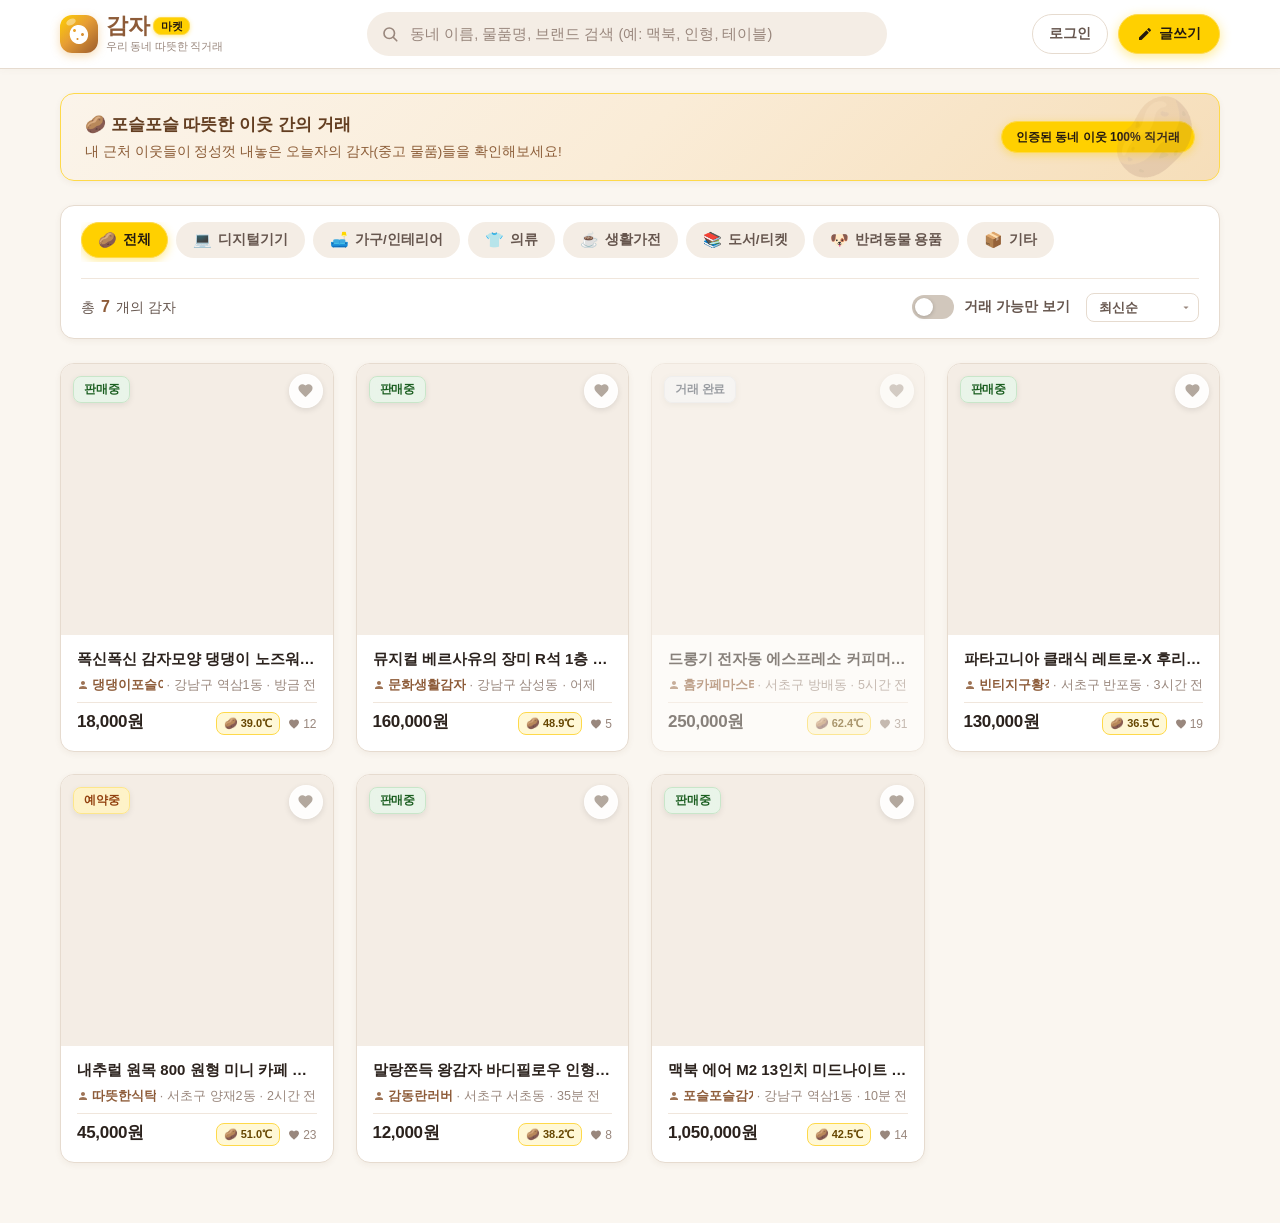
==== commit 48ec5c58: "feat: [반려동물 용품] 카테고리 추가 및 관련 데이터 반영" ====
--- a/index.html
+++ b/index.html
@@ -134,6 +134,9 @@
             <button type="button" class="category-pill" data-category="도서/티켓" role="tab" aria-selected="false">
               <span class="cat-icon">📚</span> 도서/티켓
             </button>
+            <button type="button" class="category-pill" data-category="반려동물 용품" role="tab" aria-selected="false">
+              <span class="cat-icon">🐶</span> 반려동물 용품
+            </button>
             <button type="button" class="category-pill" data-category="기타" role="tab" aria-selected="false">
               <span class="cat-icon">📦</span> 기타
             </button>
@@ -144,7 +147,7 @@
         <div class="filter-meta-bar">
           
           <div class="meta-count-area">
-            총 <strong id="product-count-number">6</strong>개의 감자
+            총 <strong id="product-count-number">7</strong>개의 감자
             <span id="active-filter-tags"></span>
           </div>
 
@@ -615,7 +618,7 @@
 
   <!-- =========================================================================
        스크립트 로드 순서:
-       1) 공유 데이터 (가짜 상품 6개 및 카테고리 정의)
+       1) 공유 데이터 (가짜 상품 7개 및 카테고리 정의)
        2) 컴포넌트 1 (상품 목록 로직)
        3) 컴포넌트 2 (상세 팝업 로직)
        4) 컴포넌트 3 (글쓰기 모달 로직)
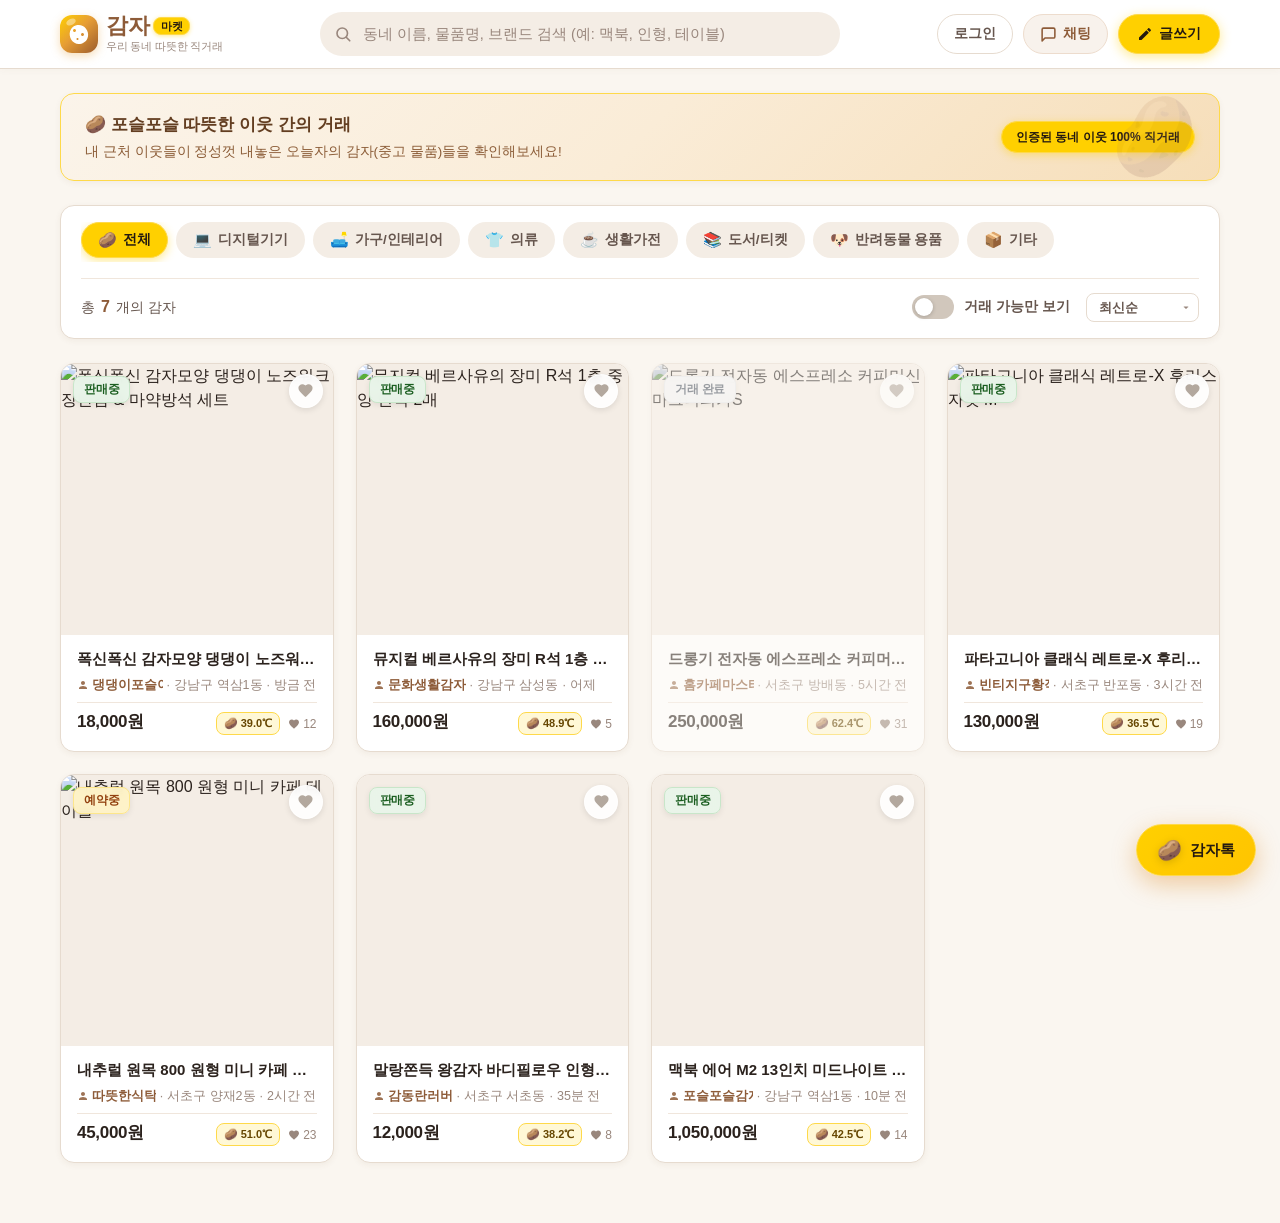
==== commit f817a6e5: "feat: 감자 서비스 실시간 1:1 채팅 및 대화목록 기능 구현 (Supabase 연동)" ====
--- a/index.html
+++ b/index.html
@@ -18,6 +18,7 @@
   <link rel="stylesheet" href="./components/screen1_list.css">
   <link rel="stylesheet" href="./components/screen2_detail.css">
   <link rel="stylesheet" href="./components/screen3_write.css">
+  <link rel="stylesheet" href="./components/screen4_chat.css">
   <link rel="stylesheet" href="./style.css">
 </head>
 <body>
@@ -83,8 +84,17 @@
               로그아웃
             </button>
           </div>
+
+          <!-- 3) 채팅 목록 버튼 -->
+          <button type="button" id="btn-header-chat" class="btn-chat" aria-label="감자 채팅 목록 열기" title="감자톡">
+            <svg viewBox="0 0 24 24" fill="none" stroke="currentColor" stroke-width="2.2" stroke-linecap="round" stroke-linejoin="round">
+              <path d="M21 15a2 2 0 0 1-2 2H7l-4 4V5a2 2 0 0 1 2-2h14a2 2 0 0 1 2 2z"></path>
+            </svg>
+            <span>채팅</span>
+            <span id="chat-unread-badge" class="chat-unread-badge hidden">0</span>
+          </button>
           
-          <!-- 3) 글쓰기 버튼 -->
+          <!-- 4) 글쓰기 버튼 -->
           <button type="button" id="btn-write" class="btn-write" aria-label="내 물건 팔기 글쓰기">
             <svg viewBox="0 0 24 24">
               <path d="M3 17.25V21h3.75L17.81 9.94l-3.75-3.75L3 17.25zM20.71 7.04c.39-.39.39-1.02 0-1.41l-2.34-2.34c-.39-.39-1.02-.39-1.41 0l-1.83 1.83 3.75 3.75 1.83-1.83z"/>
@@ -613,6 +623,106 @@
     </div>
   </div>
 
+  <!-- =========================================================================
+       [화면 4] 실시간 1:1 감자 채팅 & 대화방 목록 모달 (#gamza-chat-modal)
+       ========================================================================= -->
+  <div id="gamza-chat-modal" class="gamza-chat-modal-overlay" aria-hidden="true" role="dialog" aria-modal="true" aria-labelledby="chat-header-title">
+    <div class="gamza-chat-backdrop" id="gamza-chat-backdrop"></div>
+    <div class="gamza-chat-dialog">
+      <!-- 상단 헤더 -->
+      <header class="chat-modal-header">
+        <div class="chat-header-left">
+          <button type="button" id="btn-chat-nav-back" class="btn-chat-nav-back" aria-label="대화방 목록으로 돌아가기" title="뒤로가기" style="display: none;">
+            <svg width="20" height="20" viewBox="0 0 24 24" fill="none" stroke="currentColor" stroke-width="2.5" stroke-linecap="round" stroke-linejoin="round">
+              <polyline points="15 18 9 12 15 6"></polyline>
+            </svg>
+          </button>
+          <div class="chat-header-title-box">
+            <div class="chat-header-main-title">
+              <span id="chat-header-title">🥔 감자톡</span>
+              <span id="chat-header-temp" class="chat-header-temp-pill" style="display: none;">🥔 36.5℃</span>
+            </div>
+            <span id="chat-header-sub" class="chat-header-sub-meta">따뜻한 이웃과의 대화 목록</span>
+          </div>
+        </div>
+        <div class="chat-header-actions">
+          <button type="button" id="btn-close-chat-modal" class="btn-chat-close" aria-label="채팅 닫기" title="닫기 (ESC)">
+            <svg width="20" height="20" viewBox="0 0 24 24" fill="none" stroke="currentColor" stroke-width="2.2" stroke-linecap="round" stroke-linejoin="round">
+              <line x1="18" y1="6" x2="6" y2="18"></line>
+              <line x1="6" y1="6" x2="18" y2="18"></line>
+            </svg>
+          </button>
+        </div>
+      </header>
+
+      <!-- 뷰 1: 채팅방 목록 뷰 -->
+      <div id="view-chat-rooms" class="chat-rooms-container">
+        <ul id="chat-rooms-list" class="chat-rooms-list">
+          <!-- 동적 렌더링 -->
+        </ul>
+        <div id="chat-rooms-empty" class="chat-empty-state" style="display: none;">
+          <div class="chat-empty-potato-icon">🥔</div>
+          <h3 class="chat-empty-title">진행 중인 대화가 없어요</h3>
+          <p class="chat-empty-desc">마음에 드는 물품의 [채팅 시작하기]를 눌러 이웃과 따뜻한 첫 대화를 시작해보세요!</p>
+        </div>
+      </div>
+
+      <!-- 뷰 2: 1:1 대화방 상세 뷰 -->
+      <div id="view-chat-detail" class="chat-room-detail-container hidden">
+        <!-- 상단 상품 정보 바 -->
+        <div id="chat-product-bar" class="chat-product-bar" title="클릭 시 상품 상세 보기">
+          <img id="chat-prod-thumb" class="chat-prod-thumb" src="" alt="상품 썸네일" />
+          <div class="chat-prod-info">
+            <div class="chat-prod-status-row">
+              <span id="chat-prod-status" class="chat-prod-status-tag status-sale">판매중</span>
+              <span id="chat-prod-title" class="chat-prod-title">상품 제목</span>
+            </div>
+            <div id="chat-prod-price" class="chat-prod-price">0원</div>
+          </div>
+          <button type="button" class="chat-btn-view-product">상품보기</button>
+        </div>
+
+        <!-- 메시지 리스트 스크롤 영역 -->
+        <div id="chat-messages-container" class="chat-messages-container">
+          <!-- 동적 메시지 렌더링 -->
+        </div>
+
+        <!-- 상대방 입력 중 인디케이터 -->
+        <div id="chat-typing-indicator" class="chat-typing-row" style="display: none; padding: 0 16px 8px;">
+          <div class="chat-typing-bubble">
+            <span class="typing-dot"></span>
+            <span class="typing-dot"></span>
+            <span class="typing-dot"></span>
+          </div>
+        </div>
+
+        <!-- 빠른 답장 추천 칩 바 -->
+        <div id="chat-quick-replies" class="chat-quick-replies-bar">
+          <button type="button" class="quick-reply-chip" data-text="안녕하세요! 구매 가능한가요? 🥔">구매 가능한가요? 🥔</button>
+          <button type="button" class="quick-reply-chip" data-text="직거래 가능한 시간/장소 알려주세요!">언제 직거래 가능한가요? 📍</button>
+          <button type="button" class="quick-reply-chip" data-text="조금 네고 가능한가요? 😊">네고 가능한가요? 😊</button>
+          <button type="button" class="quick-reply-chip" data-text="포슬포슬 감자마켓에서 보고 연락드려요!">포슬포슬 감자마켓 보고 연락드려요!</button>
+        </div>
+
+        <!-- 하단 메시지 입력 폼 -->
+        <div class="chat-input-wrapper">
+          <input type="text" id="chat-input-field" class="chat-input-box" placeholder="따뜻한 메시지를 입력해보세요... (Enter 전송)" autocomplete="off" />
+          <button type="button" id="btn-chat-send" class="btn-chat-send" aria-label="메시지 전송" title="전송">
+            <svg viewBox="0 0 24 24">
+              <path d="M2.01 21L23 12 2.01 3 2 10l15 2-15 2z"/>
+            </svg>
+          </button>
+        </div>
+      </div>
+    </div>
+  </div>
+
+  <!-- 플로팅 감자톡 바로가기 버튼 (FAB) -->
+  <button type="button" id="gamza-fab-chat" class="gamza-fab-chat" aria-label="감자톡 대화 목록" title="감자톡 열기">
+    <span class="fab-potato">🥔</span>
+    <span>감자톡</span>
+  </button>
+
   <!-- 통합 글로벌 감자 토스트 컨테이너 -->
   <div id="gamza-toast-container" class="gamza-toast-container" aria-live="polite"></div>
 
@@ -622,7 +732,8 @@
        2) 컴포넌트 1 (상품 목록 로직)
        3) 컴포넌트 2 (상세 팝업 로직)
        4) 컴포넌트 3 (글쓰기 모달 로직)
-       5) 메인 오케스트레이터 (app.js)
+       5) 컴포넌트 4 (실시간 감자 채팅 로직)
+       6) 메인 오케스트레이터 (app.js)
        ========================================================================= -->
   <!-- Supabase JS Client v2 CDN -->
   <script src="https://cdn.jsdelivr.net/npm/@supabase/supabase-js@2"></script>
@@ -635,6 +746,7 @@
   <script src="./components/screen1_list.js"></script>
   <script src="./components/screen2_detail.js"></script>
   <script src="./components/screen3_write.js"></script>
+  <script src="./components/screen4_chat.js"></script>
   <script src="./app.js"></script>
 </body>
 </html>
--- a/components/screen4_chat.css
+++ b/components/screen4_chat.css
@@ -0,0 +1,775 @@
+/* ==========================================================================
+   감자 (Gamza) 마켓 - 실시간 1:1 감자 채팅 스타일시트
+   components/screen4_chat.css
+   포슬포슬 따뜻한 이웃 간의 대화창 UI & 채팅방 목록 뷰
+   ========================================================================== */
+
+/* --------------------------------------------------------------------------
+   1. 헤더 [채팅] 버튼 & 플로팅 액션 버튼 (FAB)
+   -------------------------------------------------------------------------- */
+.btn-chat {
+  height: 40px;
+  padding: 0 16px;
+  background-color: var(--primary-soft);
+  border: 1.5px solid var(--primary-light);
+  border-radius: var(--radius-full);
+  color: var(--primary);
+  font-size: 14px;
+  font-weight: 700;
+  cursor: pointer;
+  transition: var(--transition);
+  display: inline-flex;
+  align-items: center;
+  gap: 6px;
+  position: relative;
+}
+
+.btn-chat:hover {
+  background-color: var(--primary-light);
+  border-color: var(--primary);
+  color: var(--primary-hover);
+  transform: translateY(-1px);
+}
+
+.btn-chat svg {
+  width: 17px;
+  height: 17px;
+}
+
+.chat-unread-badge {
+  position: absolute;
+  top: -4px;
+  right: -4px;
+  background-color: #e53e3e;
+  color: #ffffff;
+  font-size: 11px;
+  font-weight: 800;
+  min-width: 18px;
+  height: 18px;
+  line-height: 18px;
+  padding: 0 5px;
+  border-radius: 999px;
+  border: 2px solid #ffffff;
+  text-align: center;
+  box-shadow: 0 2px 5px rgba(229, 62, 62, 0.4);
+}
+
+.chat-unread-badge.hidden {
+  display: none !important;
+}
+
+/* Floating Action Button for Chat */
+.gamza-fab-chat {
+  position: fixed;
+  bottom: 24px;
+  right: 24px;
+  z-index: 800;
+  height: 52px;
+  padding: 0 20px;
+  background: linear-gradient(135deg, var(--accent) 0%, #ffc400 100%);
+  color: var(--accent-contrast);
+  border: 1.5px solid var(--accent-border);
+  border-radius: var(--radius-full);
+  display: flex;
+  align-items: center;
+  gap: 8px;
+  font-size: 15px;
+  font-weight: 800;
+  cursor: pointer;
+  box-shadow: 0 8px 24px rgba(217, 119, 6, 0.35);
+  transition: var(--transition);
+}
+
+.gamza-fab-chat:hover {
+  transform: translateY(-3px) scale(1.02);
+  box-shadow: 0 12px 28px rgba(217, 119, 6, 0.45);
+}
+
+.gamza-fab-chat:active {
+  transform: translateY(0);
+}
+
+.gamza-fab-chat .fab-potato {
+  font-size: 20px;
+  filter: drop-shadow(0 2px 4px rgba(0, 0, 0, 0.15));
+}
+
+/* --------------------------------------------------------------------------
+   2. 채팅 모달 다이얼로그 오버레이 (Single Modal: List or Room)
+   -------------------------------------------------------------------------- */
+.gamza-chat-modal-overlay {
+  position: fixed;
+  inset: 0;
+  z-index: 1100;
+  display: flex;
+  align-items: center;
+  justify-content: center;
+  opacity: 0;
+  visibility: hidden;
+  transition: opacity 0.25s ease, visibility 0.25s ease;
+}
+
+.gamza-chat-modal-overlay.is-active {
+  opacity: 1;
+  visibility: visible;
+}
+
+.gamza-chat-backdrop {
+  position: absolute;
+  inset: 0;
+  background-color: rgba(36, 26, 16, 0.6);
+  backdrop-filter: blur(4px);
+  -webkit-backdrop-filter: blur(4px);
+}
+
+.gamza-chat-dialog {
+  position: relative;
+  z-index: 1;
+  width: 95%;
+  max-width: 480px;
+  height: 680px;
+  max-height: 92vh;
+  background-color: var(--bg-card);
+  border-radius: var(--radius-lg);
+  box-shadow: var(--shadow-lg);
+  border: 1px solid var(--border-color);
+  display: flex;
+  flex-direction: column;
+  overflow: hidden;
+  transform: translateY(24px) scale(0.97);
+  transition: transform 0.25s cubic-bezier(0.16, 1, 0.3, 1);
+}
+
+.gamza-chat-modal-overlay.is-active .gamza-chat-dialog {
+  transform: translateY(0) scale(1);
+}
+
+/* --------------------------------------------------------------------------
+   3. 모달 공통 헤더
+   -------------------------------------------------------------------------- */
+.chat-modal-header {
+  height: 60px;
+  padding: 0 16px;
+  background-color: #ffffff;
+  border-bottom: 1px solid var(--border-subtle);
+  display: flex;
+  align-items: center;
+  justify-content: space-between;
+  flex-shrink: 0;
+}
+
+.chat-header-left {
+  display: flex;
+  align-items: center;
+  gap: 10px;
+  min-width: 0;
+}
+
+.btn-chat-nav-back {
+  background: transparent;
+  border: none;
+  cursor: pointer;
+  color: var(--text-main);
+  padding: 6px;
+  border-radius: 50%;
+  display: flex;
+  align-items: center;
+  justify-content: center;
+  transition: var(--transition);
+}
+
+.btn-chat-nav-back:hover {
+  background-color: var(--bg-muted);
+}
+
+.chat-header-title-box {
+  display: flex;
+  flex-direction: column;
+  min-width: 0;
+}
+
+.chat-header-main-title {
+  font-size: 16px;
+  font-weight: 800;
+  color: var(--text-main);
+  white-space: nowrap;
+  overflow: hidden;
+  text-overflow: ellipsis;
+  display: flex;
+  align-items: center;
+  gap: 6px;
+}
+
+.chat-header-sub-meta {
+  font-size: 12px;
+  color: var(--text-sub);
+  display: flex;
+  align-items: center;
+  gap: 6px;
+}
+
+.chat-header-temp-pill {
+  display: inline-flex;
+  align-items: center;
+  gap: 2px;
+  background-color: var(--accent-light);
+  color: var(--accent-text);
+  font-size: 11px;
+  font-weight: 700;
+  padding: 1px 6px;
+  border-radius: var(--radius-full);
+}
+
+.chat-header-actions {
+  display: flex;
+  align-items: center;
+  gap: 6px;
+}
+
+.btn-chat-close {
+  background: transparent;
+  border: none;
+  cursor: pointer;
+  color: var(--text-muted);
+  width: 36px;
+  height: 36px;
+  border-radius: 50%;
+  display: flex;
+  align-items: center;
+  justify-content: center;
+  transition: var(--transition);
+}
+
+.btn-chat-close:hover {
+  background-color: var(--bg-muted);
+  color: var(--text-main);
+}
+
+/* --------------------------------------------------------------------------
+   4. 뷰 1: 채팅방 목록 뷰 (#view-chat-rooms)
+   -------------------------------------------------------------------------- */
+.chat-rooms-container {
+  flex: 1;
+  overflow-y: auto;
+  display: flex;
+  flex-direction: column;
+  background-color: var(--bg-card);
+}
+
+.chat-rooms-container.hidden,
+.chat-room-detail-container.hidden {
+  display: none !important;
+}
+
+.chat-rooms-list {
+  list-style: none;
+  margin: 0;
+  padding: 0;
+}
+
+.chat-room-item {
+  display: flex;
+  align-items: center;
+  padding: 14px 18px;
+  border-bottom: 1px solid var(--border-subtle);
+  cursor: pointer;
+  transition: background-color 0.15s ease;
+  position: relative;
+  gap: 14px;
+}
+
+.chat-room-item:hover {
+  background-color: var(--primary-soft);
+}
+
+.chat-room-avatar-wrap {
+  position: relative;
+  width: 48px;
+  height: 48px;
+  flex-shrink: 0;
+}
+
+.chat-room-avatar {
+  width: 100%;
+  height: 100%;
+  border-radius: 50%;
+  object-fit: cover;
+  border: 1px solid var(--border-color);
+  background-color: #f0ebe4;
+}
+
+.chat-room-avatar-potato {
+  position: absolute;
+  bottom: -2px;
+  right: -2px;
+  font-size: 13px;
+  background: #ffffff;
+  border-radius: 50%;
+  box-shadow: 0 1px 3px rgba(0, 0, 0, 0.12);
+  line-height: 1;
+}
+
+.chat-room-content {
+  flex: 1;
+  min-width: 0;
+}
+
+.chat-room-row-top {
+  display: flex;
+  align-items: center;
+  justify-content: space-between;
+  margin-bottom: 4px;
+}
+
+.chat-room-partner-name {
+  font-size: 14px;
+  font-weight: 700;
+  color: var(--text-main);
+}
+
+.chat-room-meta-loc {
+  font-size: 12px;
+  color: var(--text-muted);
+  margin-left: 6px;
+  font-weight: normal;
+}
+
+.chat-room-time {
+  font-size: 11px;
+  color: var(--text-muted);
+}
+
+.chat-room-row-bottom {
+  display: flex;
+  align-items: center;
+  justify-content: space-between;
+}
+
+.chat-room-last-msg {
+  font-size: 13px;
+  color: var(--text-sub);
+  white-space: nowrap;
+  overflow: hidden;
+  text-overflow: ellipsis;
+  max-width: 250px;
+}
+
+.chat-room-prod-thumb-wrap {
+  width: 44px;
+  height: 44px;
+  border-radius: var(--radius-sm);
+  overflow: hidden;
+  border: 1px solid var(--border-color);
+  flex-shrink: 0;
+  background-color: var(--bg-muted);
+}
+
+.chat-room-prod-thumb {
+  width: 100%;
+  height: 100%;
+  object-fit: cover;
+}
+
+/* Empty State in Rooms */
+.chat-empty-state {
+  display: flex;
+  flex-direction: column;
+  align-items: center;
+  justify-content: center;
+  padding: 60px 24px;
+  text-align: center;
+  color: var(--text-muted);
+}
+
+.chat-empty-potato-icon {
+  font-size: 56px;
+  margin-bottom: 16px;
+  animation: floatPotato 3s ease-in-out infinite;
+}
+
+@keyframes floatPotato {
+  0%, 100% { transform: translateY(0); }
+  50% { transform: translateY(-8px); }
+}
+
+.chat-empty-title {
+  font-size: 17px;
+  font-weight: 700;
+  color: var(--text-main);
+  margin-bottom: 8px;
+}
+
+.chat-empty-desc {
+  font-size: 13px;
+  color: var(--text-sub);
+  line-height: 1.5;
+  max-width: 280px;
+}
+
+/* --------------------------------------------------------------------------
+   5. 뷰 2: 1:1 대화방 상세 뷰 (#view-chat-detail)
+   -------------------------------------------------------------------------- */
+.chat-room-detail-container {
+  flex: 1;
+  display: flex;
+  flex-direction: column;
+  background-color: var(--bg-page);
+  min-height: 0;
+}
+
+/* Upper Product Summary Bar */
+.chat-product-bar {
+  display: flex;
+  align-items: center;
+  padding: 10px 16px;
+  background-color: #ffffff;
+  border-bottom: 1px solid var(--border-color);
+  gap: 12px;
+  flex-shrink: 0;
+  cursor: pointer;
+  transition: background-color 0.15s;
+}
+
+.chat-product-bar:hover {
+  background-color: var(--primary-soft);
+}
+
+.chat-prod-thumb {
+  width: 44px;
+  height: 44px;
+  border-radius: var(--radius-sm);
+  object-fit: cover;
+  border: 1px solid var(--border-color);
+  flex-shrink: 0;
+}
+
+.chat-prod-info {
+  flex: 1;
+  min-width: 0;
+}
+
+.chat-prod-status-row {
+  display: flex;
+  align-items: center;
+  gap: 6px;
+  margin-bottom: 2px;
+}
+
+.chat-prod-status-tag {
+  font-size: 10px;
+  font-weight: 700;
+  padding: 1px 6px;
+  border-radius: var(--radius-full);
+}
+
+.chat-prod-title {
+  font-size: 13px;
+  font-weight: 700;
+  color: var(--text-main);
+  white-space: nowrap;
+  overflow: hidden;
+  text-overflow: ellipsis;
+}
+
+.chat-prod-price {
+  font-size: 13px;
+  font-weight: 800;
+  color: var(--primary-hover);
+}
+
+.chat-btn-view-product {
+  font-size: 12px;
+  color: var(--text-muted);
+  border: 1px solid var(--border-color);
+  border-radius: var(--radius-sm);
+  padding: 4px 8px;
+  background: #ffffff;
+  white-space: nowrap;
+}
+
+/* Messages Scrollable Container */
+.chat-messages-container {
+  flex: 1;
+  overflow-y: auto;
+  padding: 16px;
+  display: flex;
+  flex-direction: column;
+  gap: 14px;
+}
+
+/* Date Divider */
+.chat-date-divider {
+  display: flex;
+  align-items: center;
+  justify-content: center;
+  margin: 6px 0;
+}
+
+.chat-date-text {
+  font-size: 11px;
+  color: var(--text-muted);
+  background-color: rgba(220, 210, 200, 0.4);
+  padding: 3px 12px;
+  border-radius: 999px;
+  font-weight: 500;
+}
+
+/* Safe Trading Notice */
+.chat-safe-notice {
+  background-color: var(--accent-light);
+  border: 1px solid var(--accent-border);
+  border-radius: var(--radius-md);
+  padding: 10px 14px;
+  font-size: 12px;
+  color: var(--accent-text);
+  line-height: 1.45;
+  display: flex;
+  align-items: flex-start;
+  gap: 8px;
+}
+
+.chat-safe-notice-icon {
+  font-size: 16px;
+  flex-shrink: 0;
+}
+
+/* Message Rows */
+.chat-message-row {
+  display: flex;
+  align-items: flex-end;
+  gap: 8px;
+  max-width: 82%;
+}
+
+/* Other User Message (Left) */
+.chat-message-row.is-other {
+  align-self: flex-start;
+}
+
+.chat-msg-avatar {
+  width: 32px;
+  height: 32px;
+  border-radius: 50%;
+  object-fit: cover;
+  flex-shrink: 0;
+  border: 1px solid var(--border-color);
+  margin-bottom: 2px;
+}
+
+.chat-msg-body-group {
+  display: flex;
+  flex-direction: column;
+  align-items: flex-start;
+  gap: 3px;
+}
+
+.chat-msg-sender-name {
+  font-size: 11px;
+  color: var(--text-muted);
+  margin-left: 2px;
+}
+
+.chat-bubble {
+  padding: 10px 14px;
+  border-radius: 16px;
+  font-size: 14px;
+  line-height: 1.45;
+  word-break: break-word;
+  box-shadow: 0 1px 3px rgba(0, 0, 0, 0.05);
+  position: relative;
+}
+
+.chat-message-row.is-other .chat-bubble {
+  background-color: #ffffff;
+  color: var(--text-main);
+  border: 1px solid var(--border-color);
+  border-bottom-left-radius: 4px;
+}
+
+.chat-msg-time {
+  font-size: 10px;
+  color: var(--text-muted);
+  white-space: nowrap;
+  flex-shrink: 0;
+  margin-bottom: 2px;
+}
+
+/* My Message (Right) */
+.chat-message-row.is-me {
+  align-self: flex-end;
+  flex-direction: row-reverse;
+}
+
+.chat-message-row.is-me .chat-bubble {
+  background: linear-gradient(135deg, var(--accent) 0%, #ffd000 100%);
+  color: var(--accent-contrast);
+  font-weight: 500;
+  border-bottom-right-radius: 4px;
+}
+
+.chat-message-row.is-me .chat-msg-time {
+  text-align: right;
+}
+
+.chat-msg-unread-dot {
+  font-size: 10px;
+  color: var(--accent-hover);
+  font-weight: 800;
+  margin-bottom: 2px;
+}
+
+/* Typing Indicator Bubble */
+.chat-typing-row {
+  display: flex;
+  align-items: center;
+  gap: 8px;
+  align-self: flex-start;
+}
+
+.chat-typing-bubble {
+  background-color: #ffffff;
+  border: 1px solid var(--border-color);
+  border-radius: 16px;
+  border-bottom-left-radius: 4px;
+  padding: 10px 14px;
+  display: flex;
+  align-items: center;
+  gap: 4px;
+}
+
+.typing-dot {
+  width: 6px;
+  height: 6px;
+  background-color: var(--text-muted);
+  border-radius: 50%;
+  animation: typingBounce 1.2s infinite ease-in-out;
+}
+
+.typing-dot:nth-child(2) { animation-delay: 0.2s; }
+.typing-dot:nth-child(3) { animation-delay: 0.4s; }
+
+@keyframes typingBounce {
+  0%, 80%, 100% { transform: translateY(0); opacity: 0.4; }
+  40% { transform: translateY(-5px); opacity: 1; }
+}
+
+/* --------------------------------------------------------------------------
+   6. 빠른 추천 답장 칩 & 하단 입력 폼
+   -------------------------------------------------------------------------- */
+.chat-quick-replies-bar {
+  display: flex;
+  gap: 6px;
+  padding: 8px 14px;
+  overflow-x: auto;
+  white-space: nowrap;
+  background-color: #ffffff;
+  border-top: 1px solid var(--border-subtle);
+  scrollbar-width: none;
+}
+
+.chat-quick-replies-bar::-webkit-scrollbar {
+  display: none;
+}
+
+.quick-reply-chip {
+  background-color: var(--primary-soft);
+  border: 1px solid var(--border-color);
+  border-radius: var(--radius-full);
+  padding: 5px 12px;
+  font-size: 12px;
+  font-weight: 600;
+  color: var(--primary);
+  cursor: pointer;
+  transition: var(--transition);
+  flex-shrink: 0;
+}
+
+.quick-reply-chip:hover {
+  background-color: var(--accent-light);
+  border-color: var(--accent-border);
+  color: var(--accent-text);
+  transform: translateY(-1px);
+}
+
+.chat-input-wrapper {
+  padding: 10px 14px;
+  background-color: #ffffff;
+  border-top: 1px solid var(--border-color);
+  display: flex;
+  align-items: center;
+  gap: 8px;
+  flex-shrink: 0;
+}
+
+.chat-input-box {
+  flex: 1;
+  height: 42px;
+  background-color: var(--bg-page);
+  border: 1px solid var(--border-color);
+  border-radius: var(--radius-full);
+  padding: 0 16px;
+  font-size: 14px;
+  font-family: inherit;
+  color: var(--text-main);
+  outline: none;
+  transition: var(--transition);
+}
+
+.chat-input-box:focus {
+  border-color: var(--primary);
+  background-color: #ffffff;
+  box-shadow: 0 0 0 3px rgba(141, 91, 56, 0.12);
+}
+
+.btn-chat-send {
+  width: 42px;
+  height: 42px;
+  border-radius: 50%;
+  background: linear-gradient(135deg, var(--accent) 0%, #ffd000 100%);
+  border: 1px solid var(--accent-border);
+  color: var(--accent-contrast);
+  display: flex;
+  align-items: center;
+  justify-content: center;
+  cursor: pointer;
+  transition: var(--transition);
+  flex-shrink: 0;
+  box-shadow: 0 2px 8px var(--accent-shadow);
+}
+
+.btn-chat-send:hover {
+  transform: scale(1.05);
+  background: var(--accent-hover);
+}
+
+.btn-chat-send:active {
+  transform: scale(0.96);
+}
+
+.btn-chat-send svg {
+  width: 18px;
+  height: 18px;
+  fill: currentColor;
+  transform: translate(1px, -1px);
+}
+
+/* --------------------------------------------------------------------------
+   7. 모바일 반응형 처리
+   -------------------------------------------------------------------------- */
+@media (max-width: 600px) {
+  .gamza-chat-dialog {
+    width: 100%;
+    height: 100%;
+    max-height: 100vh;
+    border-radius: 0;
+    border: none;
+  }
+
+  .gamza-fab-chat {
+    bottom: 20px;
+    right: 16px;
+    height: 46px;
+    padding: 0 16px;
+    font-size: 14px;
+  }
+}
